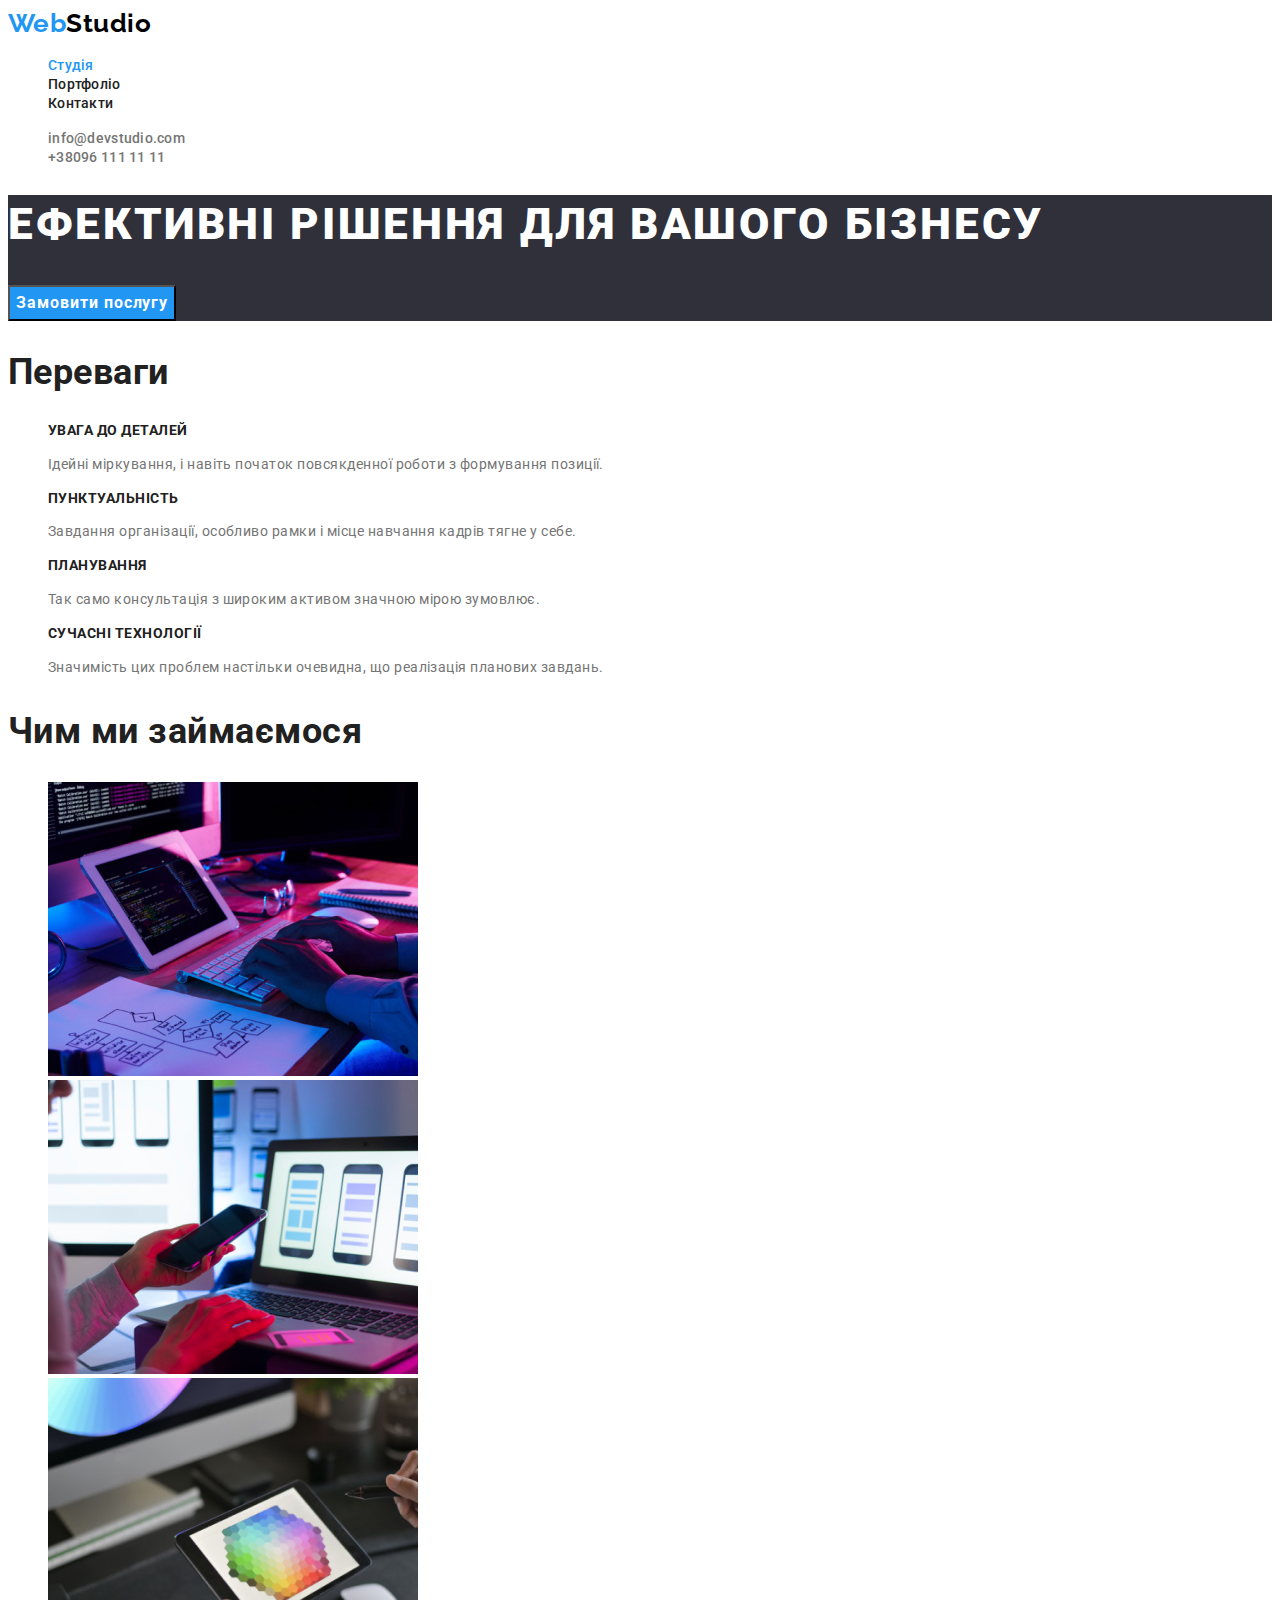
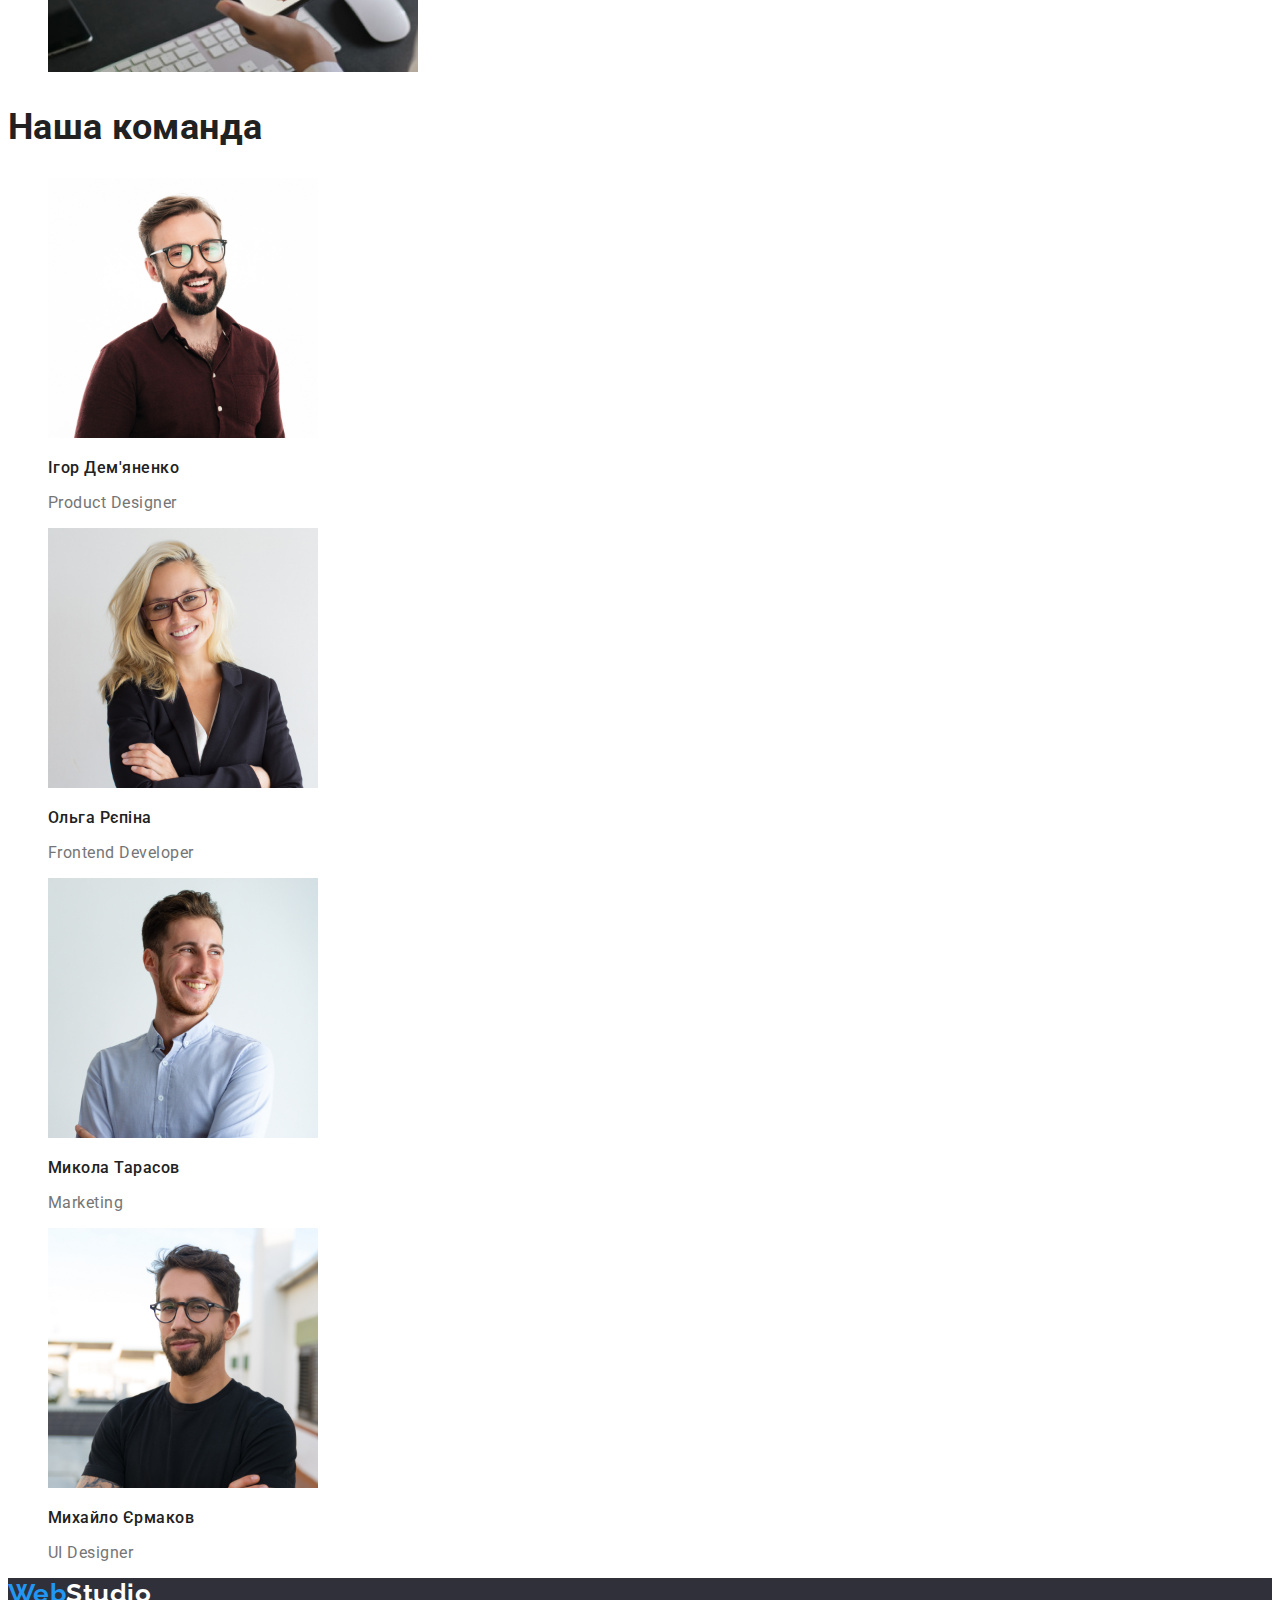
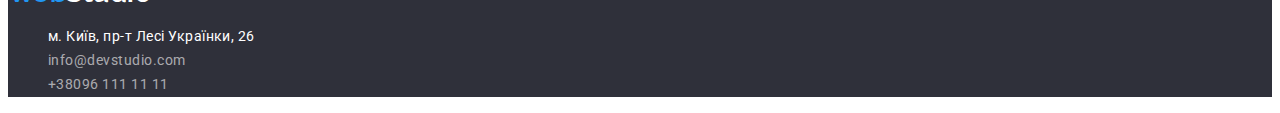
==== index.html @ 6e3f19e5 "Add modern-normalize" ====
<!DOCTYPE html>
<html lang="en">
<head>
    <meta charset="UTF-8">
    <meta http-equiv="X-UA-Compatible" content="IE=edge">
    <meta name="viewport" content="width=device-width, initial-scale=1.0">
    <title>Document</title>
    <link rel="stylesheet" href="node_modules/modern-normalize/modern-normalize.css">
    <link rel="preconnect" href="https://fonts.googleapis.com">
    <link rel="preconnect" href="https://fonts.gstatic.com" crossorigin>
    <link href="https://fonts.googleapis.com/css2?family=Raleway:wght@700&family=Roboto:wght@400;500;700;900&display=swap"
        rel="stylesheet">
    <link rel="stylesheet" href="./css/styles.css">
    
</head>
<body>
    <!-- Header -->
    <header class="page-header">
        <a href="./index.html" class="logo"><span class="logo-blue">Web</span>Studio</a>
        
        <nav>
            <ul class="site-nav">
                <li><a href="./index.html" class="link current">Студія</a></li>
                <li><a href="./portfolio.html" class="link">Портфоліо</a></li>
                <li><a href="Контакти" class="link">Контакти</a></li>
            </ul>
        </nav>

        <ul class="auth-nav">
            <li><a href="maito:info@devstudio.com" class="link">info@devstudio.com</a></li>
            <li><a href="tel:+380961111111" class="link">+38096 111 11 11</a></li>
        </ul>
    </header>

    <!-- Main section -->
    <main>

        <!--Hero-->
        <section class="hero">
            <h1 class="hero-title">Ефективні рішення для вашого бізнесу</h1>
            <button type="button" class="button primary-hero">Замовити послугу</button>
        </section>

        <!--Особливості-->
        <section class="section">
            <h2 class="section-title">Переваги</h2>

            <ul class="feature-list">
                <li>
                    <h3 class="title">УВАГА ДО ДЕТАЛЕЙ</h3>
                    <p class="text">Ідейні міркування, і навіть початок повсякденної роботи з формування позиції.</p>
                </li>

                <li>
                    <h3 class="title">ПУНКТУАЛЬНІСТЬ</h3>
                    <p class="text">Завдання організації, особливо рамки і місце навчання кадрів тягне у себе.</p>
                </li>

                <li>
                    <h3 class="title">ПЛАНУВАННЯ</h3>
                    <p class="text">Так само консультація з широким активом значною мірою зумовлює.</p>
                </li>

                <li>
                    <h3 class="title">СУЧАСНІ ТЕХНОЛОГІЇ</h3>
                    <p class="text">Значимість цих проблем настільки очевидна, що реалізація планових завдань.</p>
                </li>
            </ul>
        </section>

        <!--Чим ми займаємося-->
        <section class="section">
            <h2 class="section-title">Чим ми займаємося</h2>
            <ul class="work-list">
                <li><img src="images/img1.jpg" alt="Людина набирає текст на компьютері" width="370"></li>
                <li><img src="images/img2.jpg" alt="Людина переглядає макети мобільного додатка на компьютері" width="370"></li>
                <li><img src="images/img3.jpg" alt="Людина переглядає палітри кольорів на планшеті" width="370"></li>
            </ul>
        </section>

        <!--Наша команда-->
        <section class="section">
            <h2 class="section-title">Наша команда</h2>
            <ul class="team-list">
                <li>
                    <img src="images/img4.jpg" alt="Фото Ігор Дем'яненко" width="270">
                    <h3 class="title">Ігор Дем'яненко</h3>
                    <p class="text">Product Designer</p>
                </li>

                <li>
                    <img src="images/img5.jpg" alt="Фото Ольга Рєпіна" width="270">
                    <h3 class="title">Ольга Рєпіна</h3>
                    <p class="text">Frontend Developer</p>
                </li>

                <li>
                    <img src="images/img6.jpg" alt="Фото Микола Тарасов" width="270">
                    <h3 class="title">Микола Тарасов</h3>
                    <p class="text">Marketing</p>
                </li>

                <li>
                    <img src="images/img7.jpg" alt="Фото Михайло Єрмаков" width="270">
                    <h3 class="title">Михайло Єрмаков</h3>
                    <p class="text">UI Designer</p>
                </li>
            </ul>
        </section>

    </main>

    <!-- Footer -->
    <footer class="page-footer">
        <a href="./index.html" class="logo-white"><span class="logo-blue">Web</span>Studio</a>
            <address>
                <ul class="footer-link">
                    <li><a href="https://www.google.com/search?tbs=lf:1,lf_ui:1&tbm=lcl&sxsrf=ALiCzsYic9nBEuaywwjqmKYpoHVzt39aoQ:1659000467713&q=%D0%BC.+%D0%9A%D0%B8%D1%97%D0%B2,+%D0%BF%D1%80-%D1%82+%D0%9B%D0%B5%D1%81%D1%96+%D0%A3%D0%BA%D1%80%D0%B0%D1%97%D0%BD%D0%BA%D0%B8,+26&rflfq=1&num=10&ved=2ahUKEwivqL2sopv5AhWI_CoKHQGGCf0QtgN6BAgEEAQ" class="address"
                         target="_blank" rel="noreferrer noopener">м. Київ, пр-т Лесі Українки, 26</a></li>
                    <li><a href="maito:info@devstudio.com" class="link">info@devstudio.com</a></li>
                    <li><a href="tel:+380961111111" class="link">+38096 111 11 11</a></li>
                </ul>
            </address>
    </footer>

</body>
</html>
---- css/styles.css ----
/* основний колір тексту #212121 */
/* вторичний колір тексту #757575 */
/* акцент #2196F3 */
/* білий колір #FFFFFF */
/* білий колір футер rgba(255, 255, 255, 0.6) */


:root {
    --primary-text-color: #212121;
    --title-text-color: #757575;
    --accent-color: #2196F3;
    --primary-white-color: #ffffff
}

body {
    background-color: #FFFFFF;
    color: var(--primary-text-color);
    font-family: Roboto, sans-serif;
    letter-spacing: 0.03em;
}

ul {
    list-style: none;
}

/* Page header */

.logo {
    color: #000000;
    font-family: Raleway, sans-serif;
    font-weight: 700;
    font-size: 26px;
    line-height: 1.19;
    text-decoration: none;
}

.logo-blue {
    color: var(--accent-color);
    font-family: Raleway, sans-serif;
    font-weight: 700;
    font-size: 26px;
    line-height: 1.19;
    text-decoration: none;
}

.logo-white {
    color: var(--primary-white-color);
    font-family: Raleway, sans-serif;
    font-weight: 700;
    font-size: 26px;
    line-height: 1.19;
    text-decoration: none;
}

.logo:focus {
    color: var(--accent-color);
}

.site-nav .link {
    color: var(--primary-text-color);  
    font-weight: 500;
    font-size: 14px;
    line-height: 1.2;
    letter-spacing: 0.02em;
    text-decoration: none;
}

.site-nav .link.current {
    color: var(--accent-color);
}

.site-nav .link:hover,
.site-nav .link:focus {
    color: var(--accent-color);
}

.auth-nav .link {
    color: var(--title-text-color);
    text-decoration: none;
    font-weight: 500;
    font-size: 14px;
    line-height: 1.14;
    letter-spacing: 0.02em;
}

.auth-nav .link:hover,
.auth-nav .link:focus {
    color: var(--accent-color);
}

/* Main sections */

.section-title {
    color: var(--primary-text-color);
    font-weight: 700;
    font-size: 36px;
    line-height: 1.17;
   }

/* Hero */

.hero {
    background-color: #2F303A;
}

.hero-title {
    color: var(--primary-white-color);
    font-weight: 900;
    font-size: 44px;
    line-height: 1.36;
    letter-spacing: 0.06em;
    text-transform: uppercase;
}

/* Features */

.feature-list .title {
    color: var(--primary-text-color);
    font-weight: 700;
    font-size: 14px;
    line-height: 1.14;

}

.feature-list .text {
    color: var(--title-text-color);
    font-size: 14px;
    line-height: 1.71;
}

/* Our Team */

.team-list .title {
    color: var(--primary-text-color);
    font-weight: 500;
    font-size: 16px;
    line-height: 1.19;
}

.team-list .text {
    color: var(--title-text-color);
    font-size: 16px;
    line-height: 1.19;
}

/* Footer */

.page-footer {
    background-color: #2F303A;
}

.address {
    color: var(--primary-white-color);
    font-size: 14px;
    line-height: 1.71;
    text-decoration: none;
    font-style: normal;
}

.address:hover,
.address:focus {
    color: var(--accent-color);
}

.footer-link .link {
    color: rgba(255, 255, 255, 0.6);
    font-size: 14px;
    line-height: 1.71;
    text-decoration: none;
    font-style: normal;
}

.footer-link .link:hover,
.footer-link .link:focus {
    color: var(--accent-color);
}


/* Portfolio Page */

/* Filter buttons */

.button {
    color: var(--primary-text-color);
    background-color: var(--primary-white-color);
    font-family: inherit;
    cursor: pointer;
}

.button.primary-filter {
    color: var(--primary-white-color);
    background-color: var(--accent-color);
    font-weight: 500;
    font-size: 16px;
    line-height: 1.62;
}

.button.primary-hero {
    color: var(--primary-white-color);
    background-color: var(--accent-color);
    font-weight: 700;
    font-size: 16px;
    line-height: 1.88;
    letter-spacing: 0.06em;
}

.button.secondary {
    color: var(--primary-text-color);
    background-color: var(--primary-white-color);
    font-weight: 500;
    font-size: 16px;
    line-height: 1.62;
}

.button:hover,
.button:focus {
    color: var(--primary-white-color);
    background-color: var(--accent-color);
}


/* Work Examples */

.work-examples .text {
    color: var(--title-text-color);
    font-size: 16px;
    line-height: 1.87;
}

.work-examples .work-title {
    color: var(--primary-text-color);
    font-weight: 700;
    font-size: 18px;
    line-height: 2;
    letter-spacing: 0.06em;
}
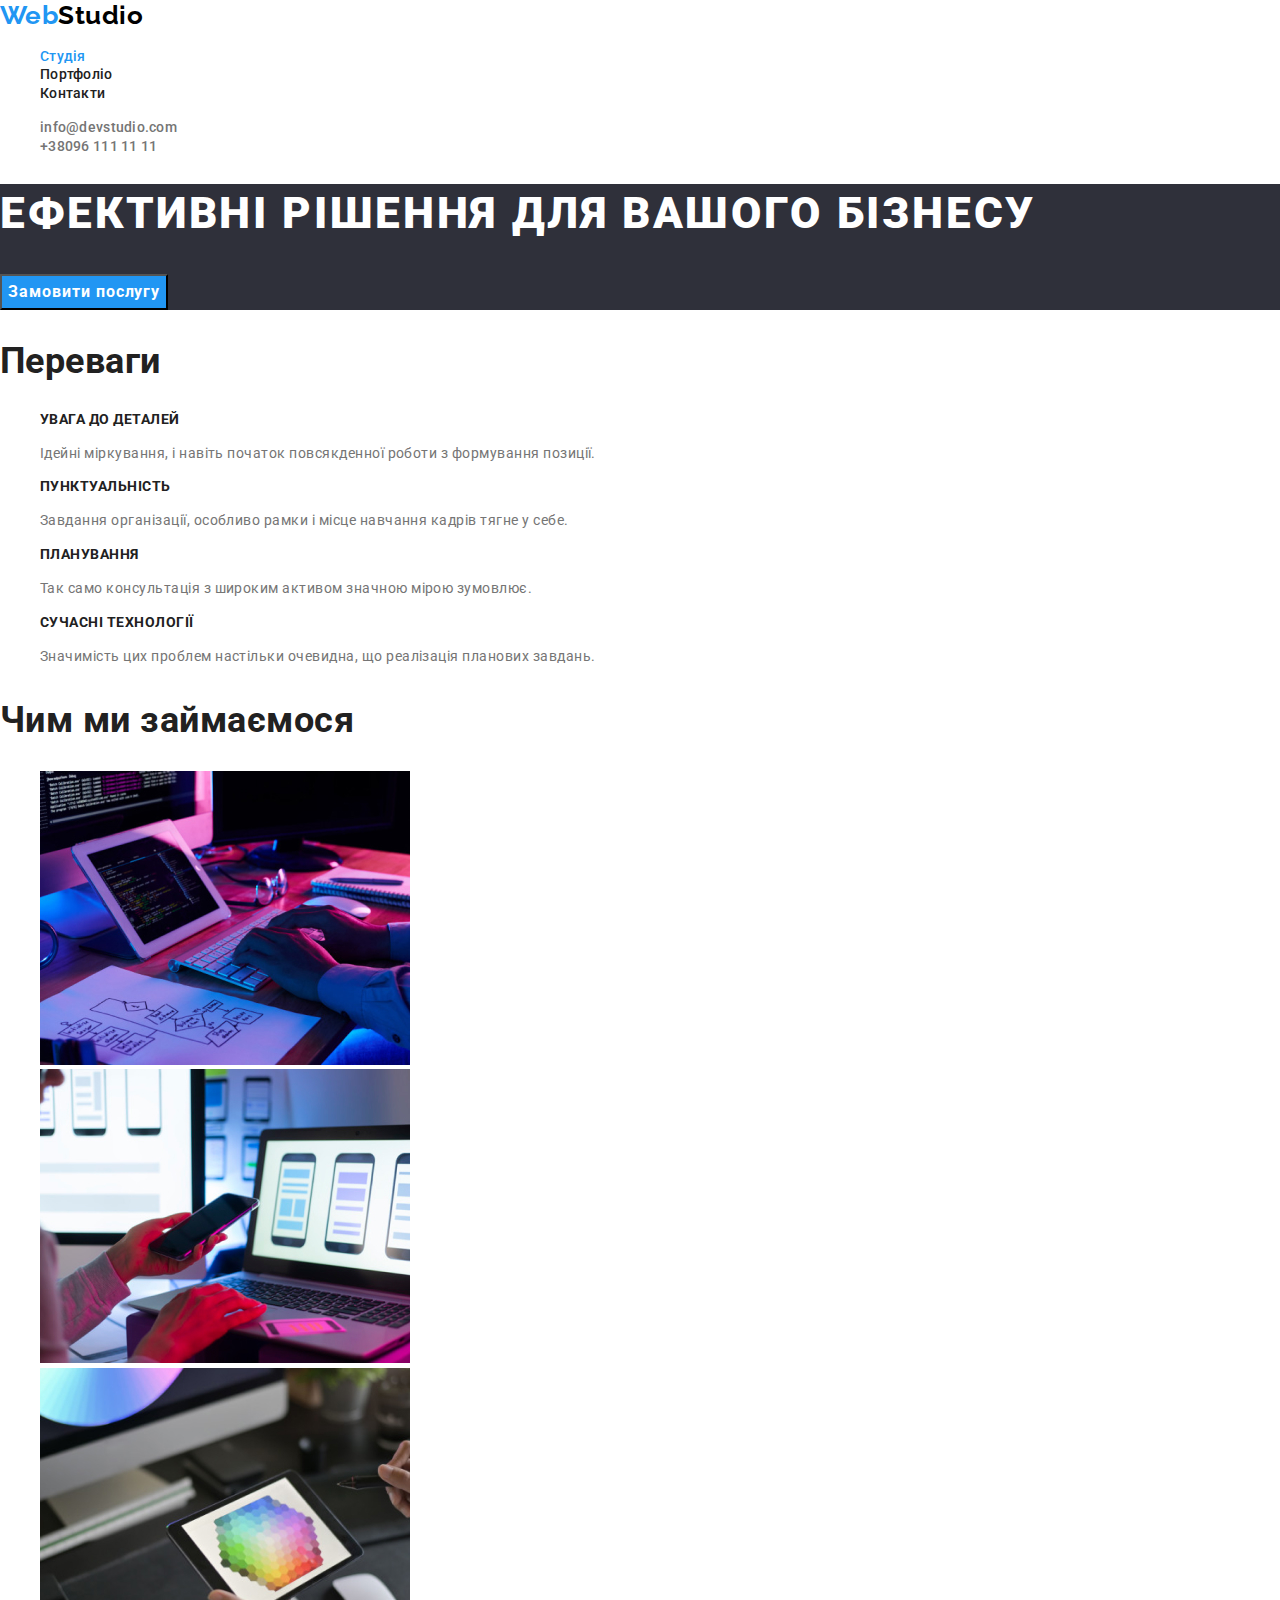
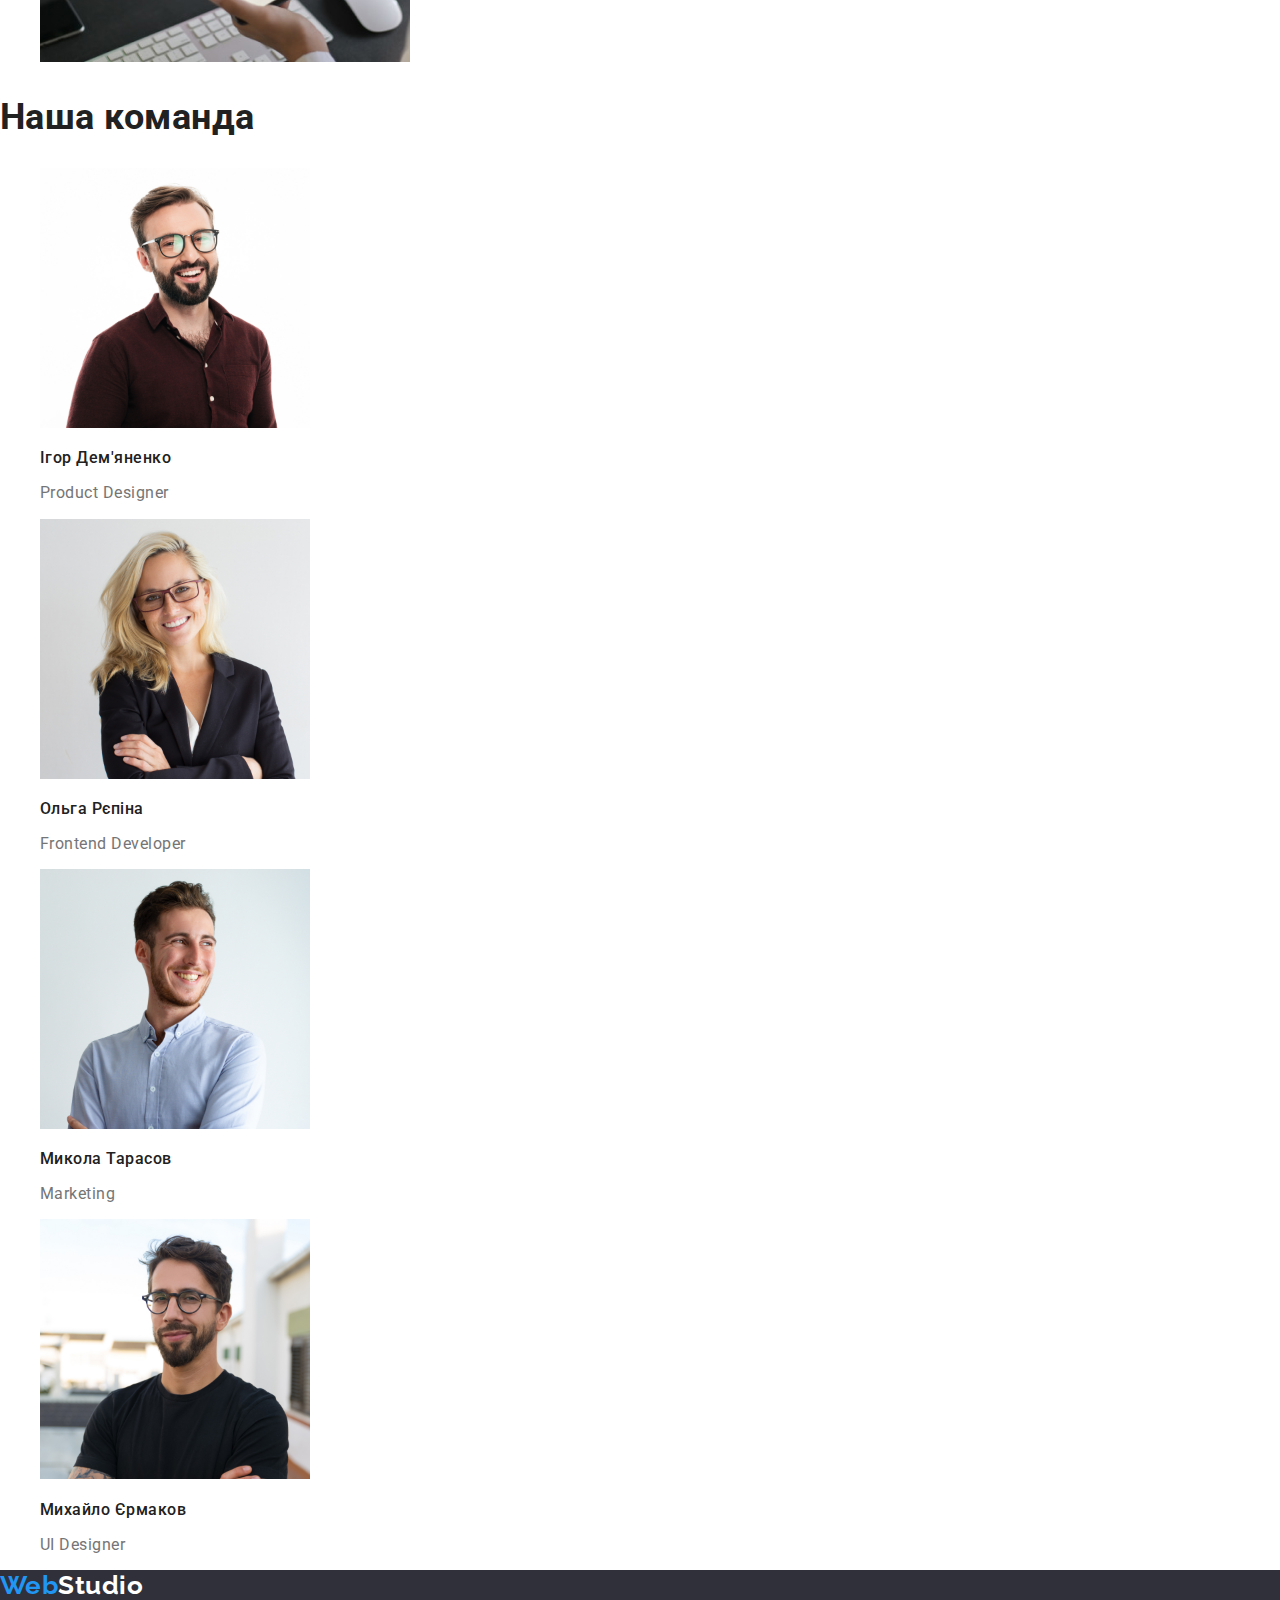
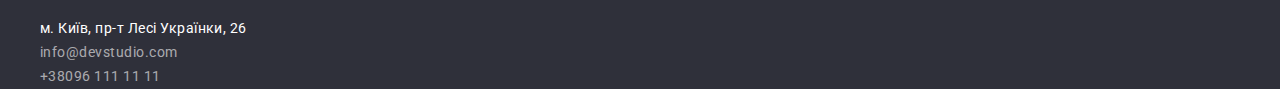
==== commit bc62d94e: "Add correct modern-normalize link" ====
--- a/index.html
+++ b/index.html
@@ -5,11 +5,11 @@
     <meta http-equiv="X-UA-Compatible" content="IE=edge">
     <meta name="viewport" content="width=device-width, initial-scale=1.0">
     <title>Document</title>
-    <link rel="stylesheet" href="node_modules/modern-normalize/modern-normalize.css">
     <link rel="preconnect" href="https://fonts.googleapis.com">
     <link rel="preconnect" href="https://fonts.gstatic.com" crossorigin>
     <link href="https://fonts.googleapis.com/css2?family=Raleway:wght@700&family=Roboto:wght@400;500;700;900&display=swap"
-        rel="stylesheet">
+    rel="stylesheet">
+    <link rel="stylesheet" href="https://cdnjs.cloudflare.com/ajax/libs/modern-normalize/1.1.0/modern-normalize.min.css">    
     <link rel="stylesheet" href="./css/styles.css">
     
 </head>
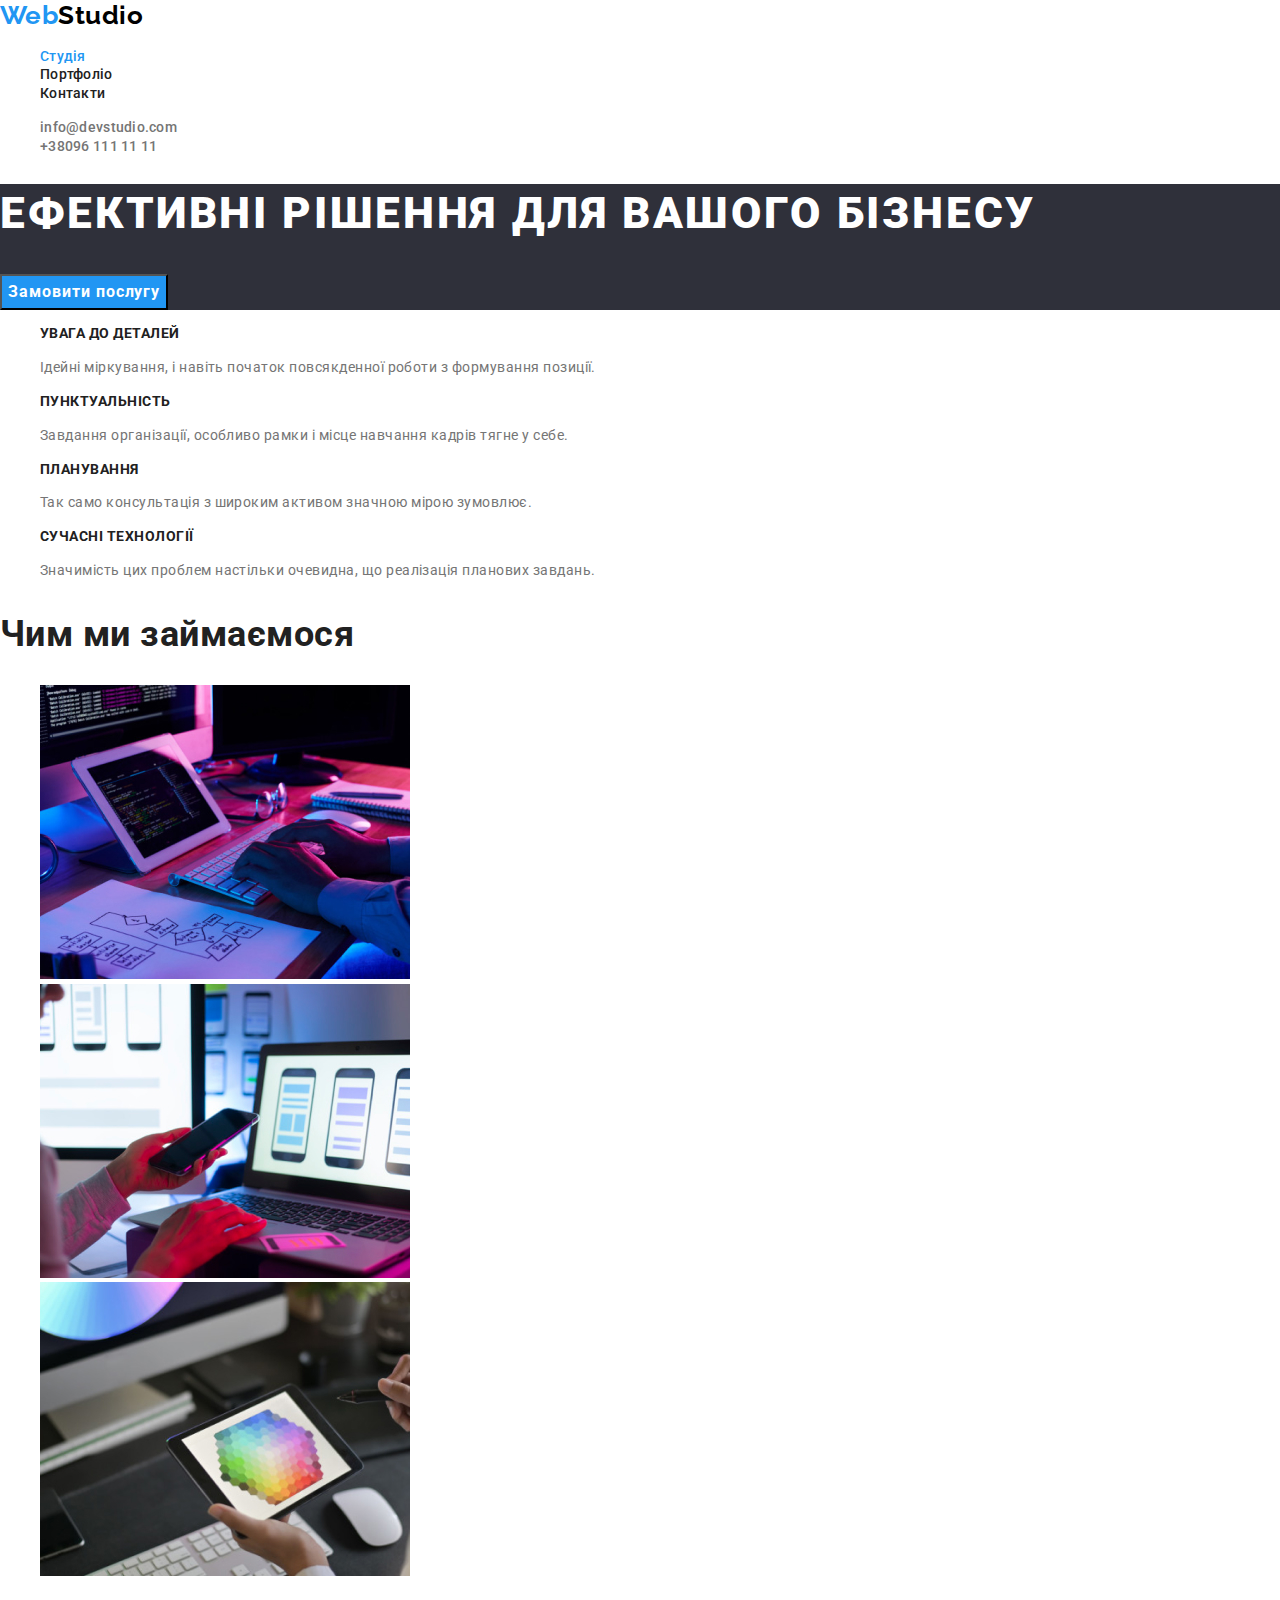
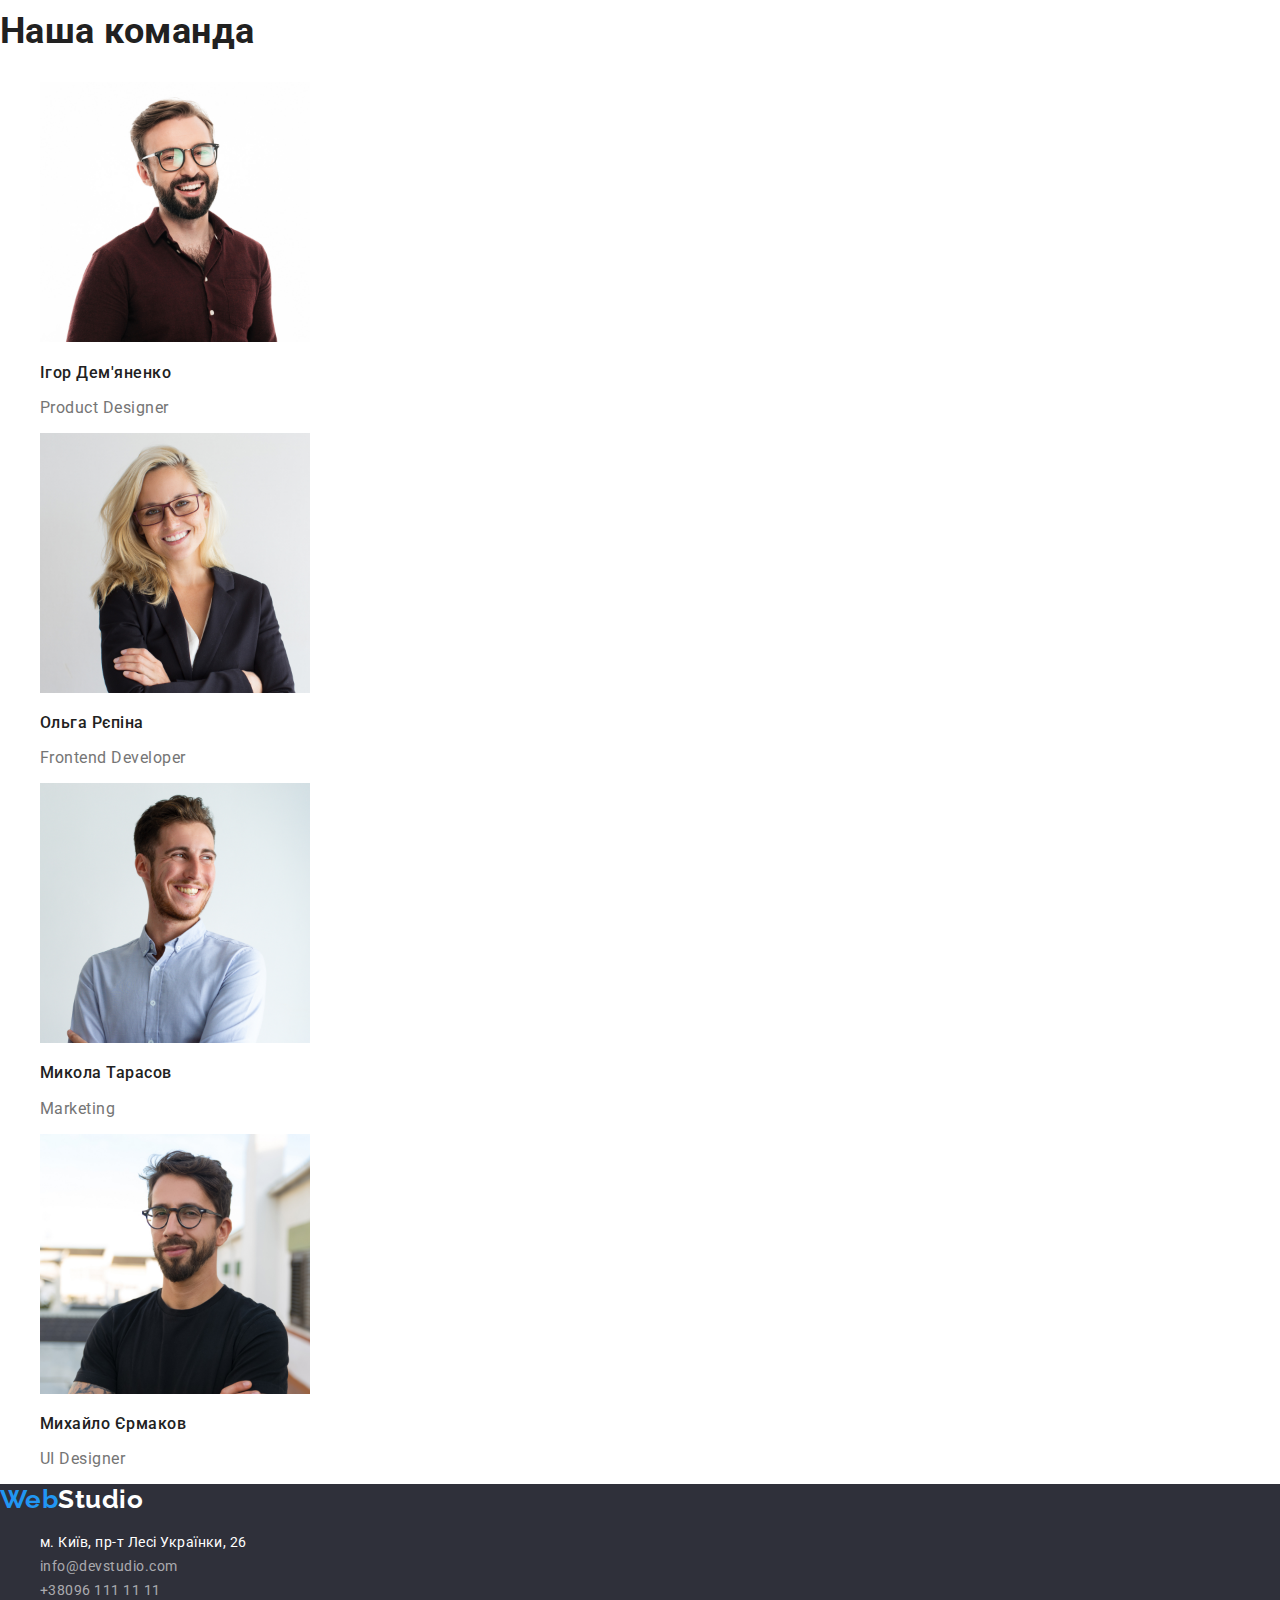
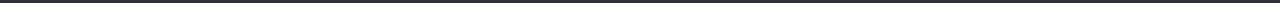
==== commit ce4a1e1a: "Add paddings, margins, etc. to file index.html" ====
--- a/index.html
+++ b/index.html
@@ -11,25 +11,28 @@
     rel="stylesheet">
     <link rel="stylesheet" href="https://cdnjs.cloudflare.com/ajax/libs/modern-normalize/1.1.0/modern-normalize.min.css">    
     <link rel="stylesheet" href="./css/styles.css">
-    
 </head>
 <body>
     <!-- Header -->
     <header class="page-header">
-        <a href="./index.html" class="logo"><span class="logo-blue">Web</span>Studio</a>
+
+        <div class="container">
+            <a href="./index.html" class="logo"><span class="logo-blue">Web</span>Studio</a>
+            
+            <nav>
+                <ul class="site-nav list">
+                    <li><a href="./index.html" class="link current">Студія</a></li>
+                    <li><a href="./portfolio.html" class="link">Портфоліо</a></li>
+                    <li><a href="Контакти" class="link">Контакти</a></li>
+                </ul>
+            </nav>
+            
+            <ul class="auth-nav list">
+                <li><a href="maito:info@devstudio.com" class="link">info@devstudio.com</a></li>
+                <li><a href="tel:+380961111111" class="link">+38096 111 11 11</a></li>
+            </ul>
+        </div>
         
-        <nav>
-            <ul class="site-nav">
-                <li><a href="./index.html" class="link current">Студія</a></li>
-                <li><a href="./portfolio.html" class="link">Портфоліо</a></li>
-                <li><a href="Контакти" class="link">Контакти</a></li>
-            </ul>
-        </nav>
-
-        <ul class="auth-nav">
-            <li><a href="maito:info@devstudio.com" class="link">info@devstudio.com</a></li>
-            <li><a href="tel:+380961111111" class="link">+38096 111 11 11</a></li>
-        </ul>
     </header>
 
     <!-- Main section -->
@@ -37,75 +40,83 @@
 
         <!--Hero-->
         <section class="hero">
-            <h1 class="hero-title">Ефективні рішення для вашого бізнесу</h1>
-            <button type="button" class="button primary-hero">Замовити послугу</button>
+            <div class="container">
+                <h1 class="hero-title">Ефективні рішення для вашого бізнесу</h1>
+                <button type="button" class="button primary-hero">Замовити послугу</button>
+            </div>
         </section>
 
         <!--Особливості-->
-        <section class="section">
-            <h2 class="section-title">Переваги</h2>
-
-            <ul class="feature-list">
-                <li>
-                    <h3 class="title">УВАГА ДО ДЕТАЛЕЙ</h3>
-                    <p class="text">Ідейні міркування, і навіть початок повсякденної роботи з формування позиції.</p>
-                </li>
-
-                <li>
-                    <h3 class="title">ПУНКТУАЛЬНІСТЬ</h3>
-                    <p class="text">Завдання організації, особливо рамки і місце навчання кадрів тягне у себе.</p>
-                </li>
-
-                <li>
-                    <h3 class="title">ПЛАНУВАННЯ</h3>
-                    <p class="text">Так само консультація з широким активом значною мірою зумовлює.</p>
-                </li>
-
-                <li>
-                    <h3 class="title">СУЧАСНІ ТЕХНОЛОГІЇ</h3>
-                    <p class="text">Значимість цих проблем настільки очевидна, що реалізація планових завдань.</p>
-                </li>
-            </ul>
+        <section class="section features">
+            <div class="container">
+                <!-- <h2 class="section-title">Переваги</h2> -->
+                
+                <ul class="feature-list">
+                    <li>
+                        <h3 class="title">УВАГА ДО ДЕТАЛЕЙ</h3>
+                        <p class="text">Ідейні міркування, і навіть початок повсякденної роботи з формування позиції.</p>
+                    </li>
+                
+                    <li>
+                        <h3 class="title">ПУНКТУАЛЬНІСТЬ</h3>
+                        <p class="text">Завдання організації, особливо рамки і місце навчання кадрів тягне у себе.</p>
+                    </li>
+                
+                    <li>
+                        <h3 class="title">ПЛАНУВАННЯ</h3>
+                        <p class="text">Так само консультація з широким активом значною мірою зумовлює.</p>
+                    </li>
+                
+                    <li>
+                        <h3 class="title">СУЧАСНІ ТЕХНОЛОГІЇ</h3>
+                        <p class="text">Значимість цих проблем настільки очевидна, що реалізація планових завдань.</p>
+                    </li>
+                </ul>
+            </div>
         </section>
 
         <!--Чим ми займаємося-->
         <section class="section">
-            <h2 class="section-title">Чим ми займаємося</h2>
-            <ul class="work-list">
-                <li><img src="images/img1.jpg" alt="Людина набирає текст на компьютері" width="370"></li>
-                <li><img src="images/img2.jpg" alt="Людина переглядає макети мобільного додатка на компьютері" width="370"></li>
-                <li><img src="images/img3.jpg" alt="Людина переглядає палітри кольорів на планшеті" width="370"></li>
-            </ul>
+            <div class="container">
+                <h2 class="section-title">Чим ми займаємося</h2>
+                <ul class="work-list">
+                    <li><img src="images/img1.jpg" alt="Людина набирає текст на компьютері" width="370" height="294"></li>
+                    <li><img src="images/img2.jpg" alt="Людина переглядає макети мобільного додатка на компьютері" width="370" height="294"></li>
+                    <li><img src="images/img3.jpg" alt="Людина переглядає палітри кольорів на планшеті" width="370" height="294"></li>
+                </ul>
+            </div>
         </section>
 
         <!--Наша команда-->
         <section class="section">
-            <h2 class="section-title">Наша команда</h2>
-            <ul class="team-list">
-                <li>
-                    <img src="images/img4.jpg" alt="Фото Ігор Дем'яненко" width="270">
-                    <h3 class="title">Ігор Дем'яненко</h3>
-                    <p class="text">Product Designer</p>
-                </li>
-
-                <li>
-                    <img src="images/img5.jpg" alt="Фото Ольга Рєпіна" width="270">
-                    <h3 class="title">Ольга Рєпіна</h3>
-                    <p class="text">Frontend Developer</p>
-                </li>
-
-                <li>
-                    <img src="images/img6.jpg" alt="Фото Микола Тарасов" width="270">
-                    <h3 class="title">Микола Тарасов</h3>
-                    <p class="text">Marketing</p>
-                </li>
-
-                <li>
-                    <img src="images/img7.jpg" alt="Фото Михайло Єрмаков" width="270">
-                    <h3 class="title">Михайло Єрмаков</h3>
-                    <p class="text">UI Designer</p>
-                </li>
-            </ul>
+            <div class="container">
+                <h2 class="section-title">Наша команда</h2>
+                <ul class="team-list">
+                    <li>
+                        <img src="images/img4.jpg" alt="Фото Ігор Дем'яненко" width="270" height="260">
+                        <h3 class="title">Ігор Дем'яненко</h3>
+                        <p class="text">Product Designer</p>
+                    </li>
+                
+                    <li>
+                        <img src="images/img5.jpg" alt="Фото Ольга Рєпіна" width="270" height="260">
+                        <h3 class="title">Ольга Рєпіна</h3>
+                        <p class="text">Frontend Developer</p>
+                    </li>
+                
+                    <li>
+                        <img src="images/img6.jpg" alt="Фото Микола Тарасов" width="270" height="260">
+                        <h3 class="title">Микола Тарасов</h3>
+                        <p class="text">Marketing</p>
+                    </li>
+                
+                    <li>
+                        <img src="images/img7.jpg" alt="Фото Михайло Єрмаков" width="270" height="260">
+                        <h3 class="title">Михайло Єрмаков</h3>
+                        <p class="text">UI Designer</p>
+                    </li>
+                </ul>
+            </div>
         </section>
 
     </main>
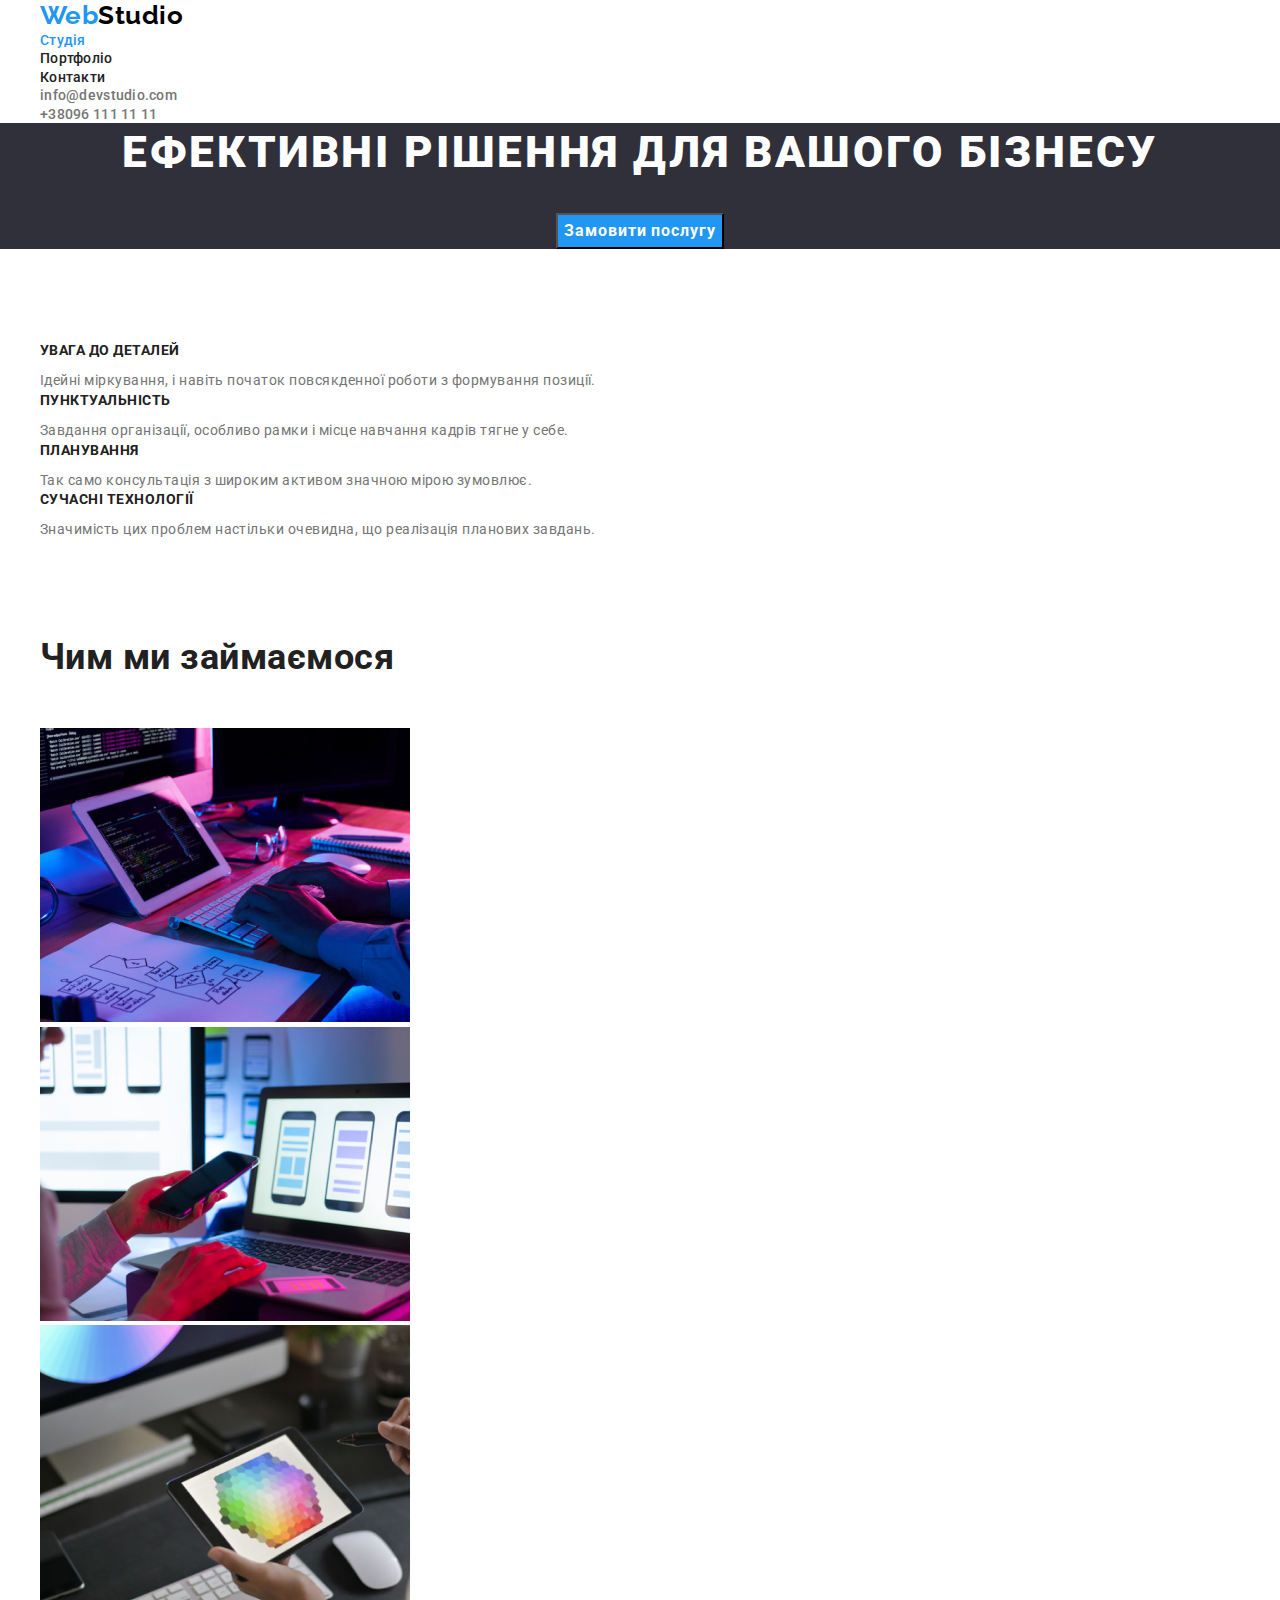
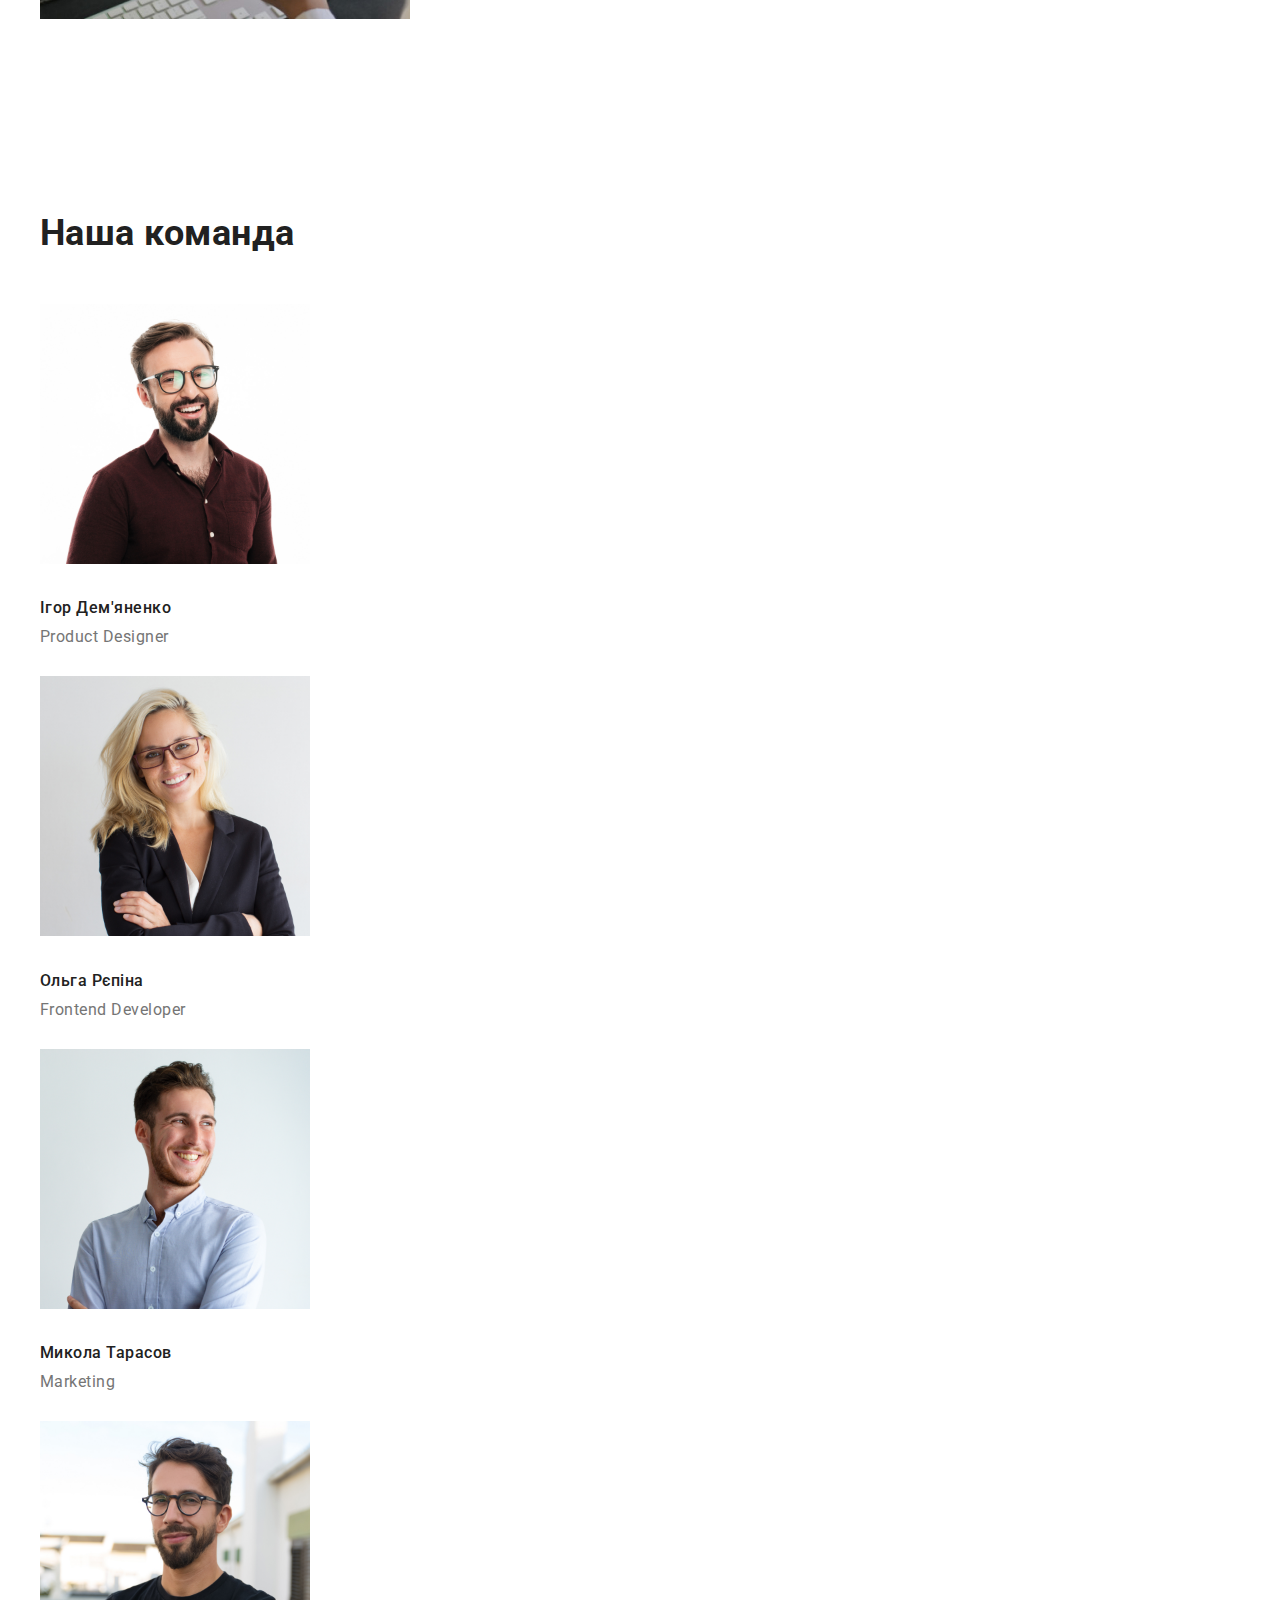
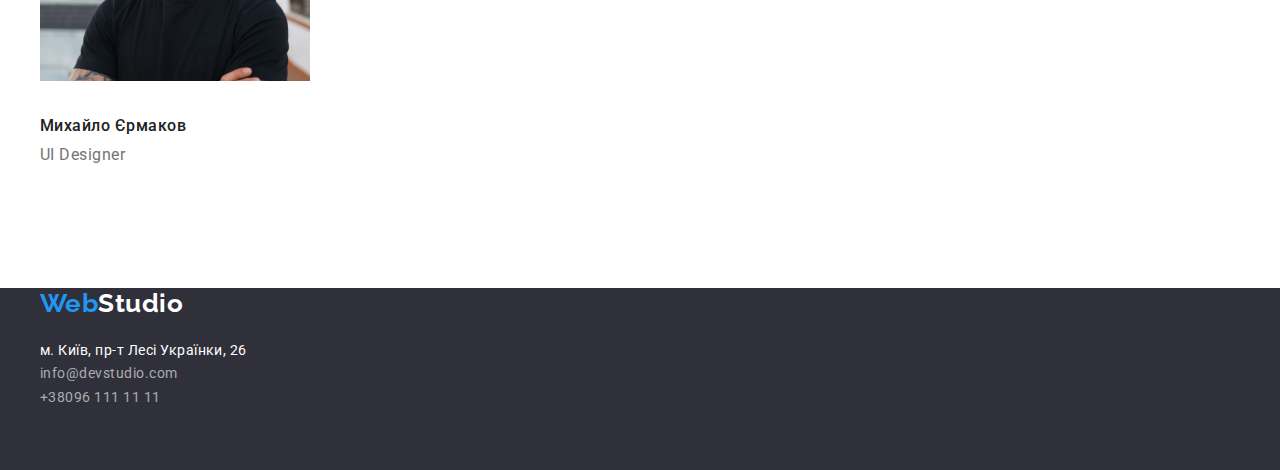
==== commit 980e8d7e: "Add minor changes" ====
--- a/index.html
+++ b/index.html
@@ -123,15 +123,17 @@
 
     <!-- Footer -->
     <footer class="page-footer">
-        <a href="./index.html" class="logo-white"><span class="logo-blue">Web</span>Studio</a>
+        <div class="container">
+            <a href="./index.html" class="logo-white"><span class="logo-blue">Web</span>Studio</a>
             <address>
                 <ul class="footer-link">
-                    <li><a href="https://www.google.com/search?tbs=lf:1,lf_ui:1&tbm=lcl&sxsrf=ALiCzsYic9nBEuaywwjqmKYpoHVzt39aoQ:1659000467713&q=%D0%BC.+%D0%9A%D0%B8%D1%97%D0%B2,+%D0%BF%D1%80-%D1%82+%D0%9B%D0%B5%D1%81%D1%96+%D0%A3%D0%BA%D1%80%D0%B0%D1%97%D0%BD%D0%BA%D0%B8,+26&rflfq=1&num=10&ved=2ahUKEwivqL2sopv5AhWI_CoKHQGGCf0QtgN6BAgEEAQ" class="address"
-                         target="_blank" rel="noreferrer noopener">м. Київ, пр-т Лесі Українки, 26</a></li>
+                    <li><a href="https://www.google.com/search?tbs=lf:1,lf_ui:1&tbm=lcl&sxsrf=ALiCzsYic9nBEuaywwjqmKYpoHVzt39aoQ:1659000467713&q=%D0%BC.+%D0%9A%D0%B8%D1%97%D0%B2,+%D0%BF%D1%80-%D1%82+%D0%9B%D0%B5%D1%81%D1%96+%D0%A3%D0%BA%D1%80%D0%B0%D1%97%D0%BD%D0%BA%D0%B8,+26&rflfq=1&num=10&ved=2ahUKEwivqL2sopv5AhWI_CoKHQGGCf0QtgN6BAgEEAQ"
+                            class="address" target="_blank" rel="noreferrer noopener">м. Київ, пр-т Лесі Українки, 26</a></li>
                     <li><a href="maito:info@devstudio.com" class="link">info@devstudio.com</a></li>
                     <li><a href="tel:+380961111111" class="link">+38096 111 11 11</a></li>
                 </ul>
             </address>
+        </div>
     </footer>
 
 </body>
--- a/css/styles.css
+++ b/css/styles.css
@@ -20,8 +20,17 @@
 }
 
 ul {
+    padding: 0;
+    margin: 0;
     list-style: none;
 }
+
+.container {
+    margin-left: auto;
+    margin-right: auto;
+    width: 1200px;
+}
+
 
 /* Page header */
 
@@ -88,9 +97,21 @@
     color: var(--accent-color);
 }
 
+
 /* Main sections */
 
+.section {
+    padding-top: 94px;
+    padding-bottom: 94px;
+}
+
+.section.features {
+    padding-bottom: 0;
+}
+
 .section-title {
+    margin-top: 0;
+    margin-bottom: 50px;
     color: var(--primary-text-color);
     font-weight: 700;
     font-size: 36px;
@@ -101,9 +122,12 @@
 
 .hero {
     background-color: #2F303A;
+    text-align: center;
 }
 
 .hero-title {
+    margin-top: 0;
+    margin-bottom: 30px;
     color: var(--primary-white-color);
     font-weight: 900;
     font-size: 44px;
@@ -115,6 +139,8 @@
 /* Features */
 
 .feature-list .title {
+    margin-top: 0;
+    margin-bottom: 10px;
     color: var(--primary-text-color);
     font-weight: 700;
     font-size: 14px;
@@ -123,6 +149,8 @@
 }
 
 .feature-list .text {
+    margin-top: 0;
+    margin-bottom: 0;
     color: var(--title-text-color);
     font-size: 14px;
     line-height: 1.71;
@@ -131,6 +159,8 @@
 /* Our Team */
 
 .team-list .title {
+    margin-top: 30px;
+    margin-bottom: 10px;
     color: var(--primary-text-color);
     font-weight: 500;
     font-size: 16px;
@@ -138,6 +168,8 @@
 }
 
 .team-list .text {
+    margin-top: 0;
+    margin-bottom: 30px;
     color: var(--title-text-color);
     font-size: 16px;
     line-height: 1.19;
@@ -173,6 +205,11 @@
 .footer-link .link:hover,
 .footer-link .link:focus {
     color: var(--accent-color);
+}
+
+.footer-link {
+    padding-top: 20px;
+    padding-bottom: 60px;
 }
 
 
@@ -222,15 +259,23 @@
 /* Work Examples */
 
 .work-examples .text {
+    margin-top: 0;
+    margin-bottom: 20px;
     color: var(--title-text-color);
     font-size: 16px;
     line-height: 1.87;
 }
 
 .work-examples .work-title {
+    margin-top: 20px;
+    margin-bottom: 4px;
     color: var(--primary-text-color);
     font-weight: 700;
     font-size: 18px;
     line-height: 2;
     letter-spacing: 0.06em;
+}
+
+.card {
+    margin-bottom: 30px;
 }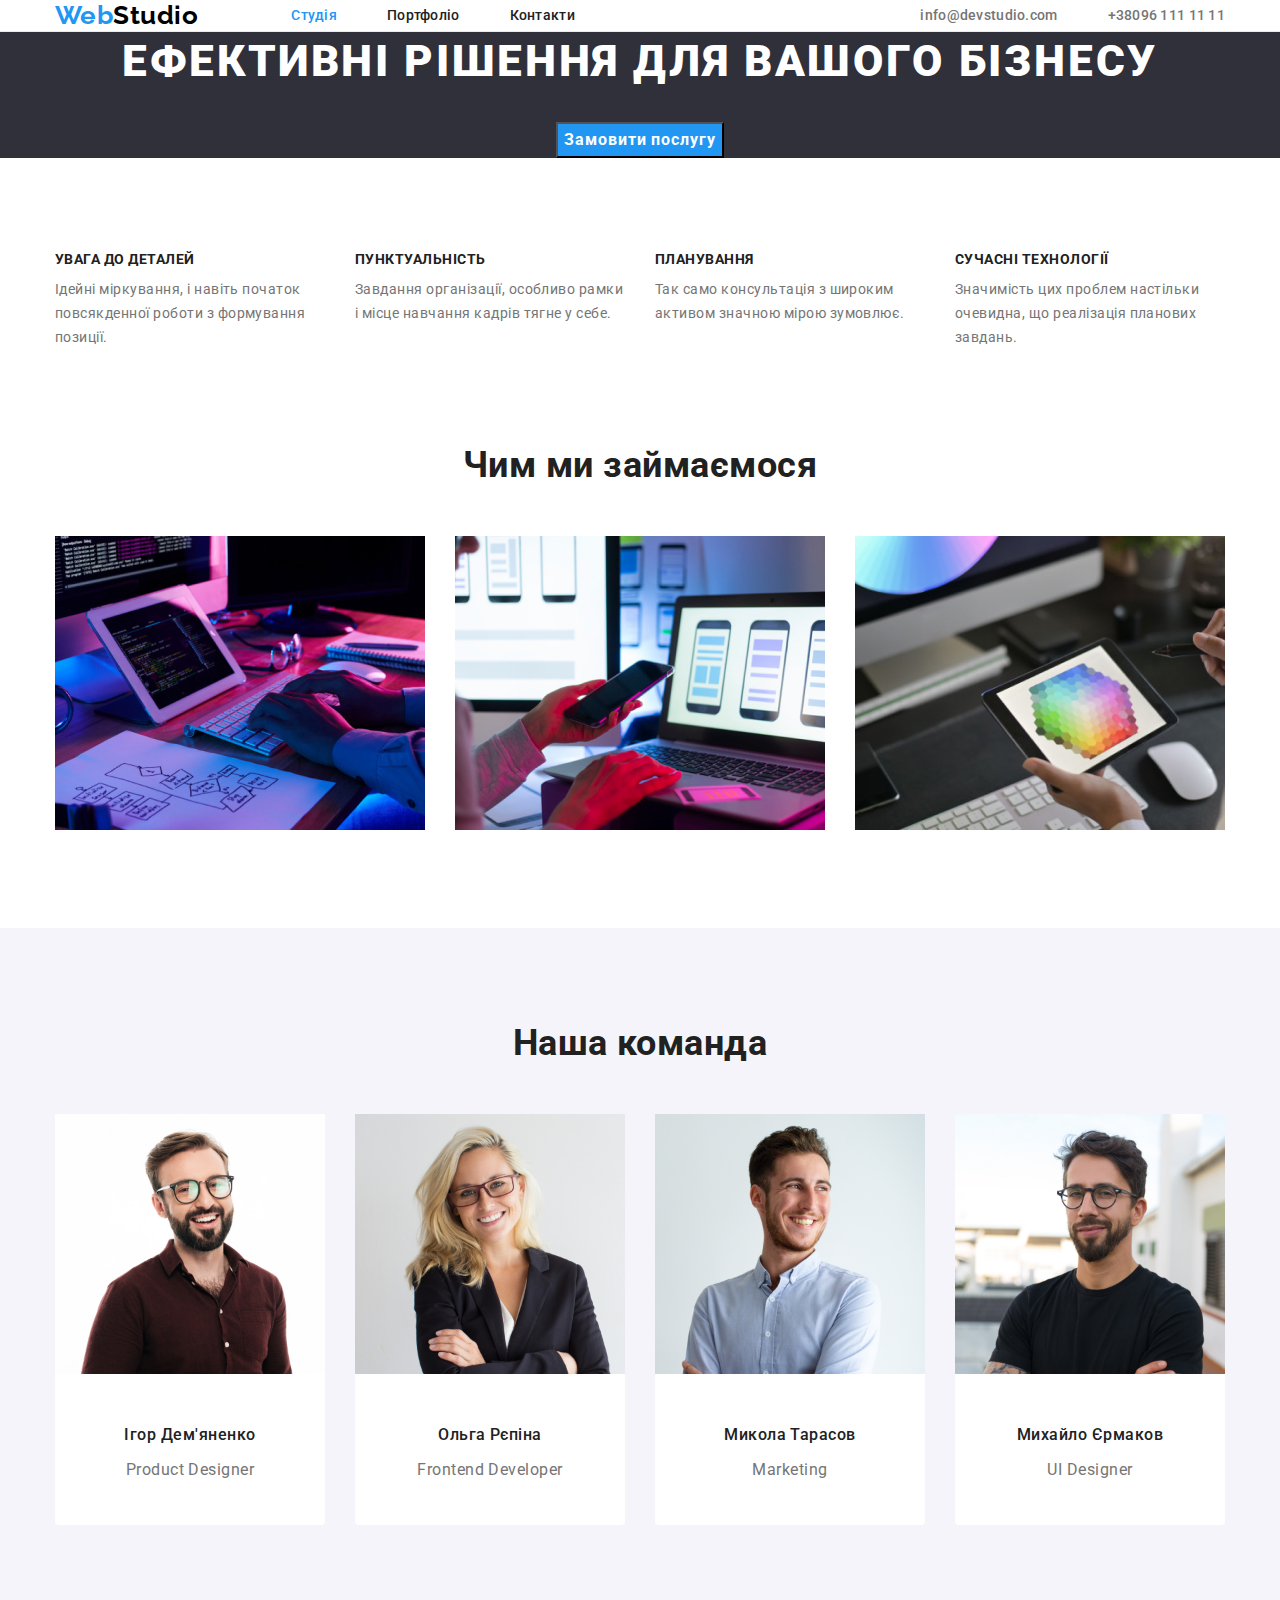
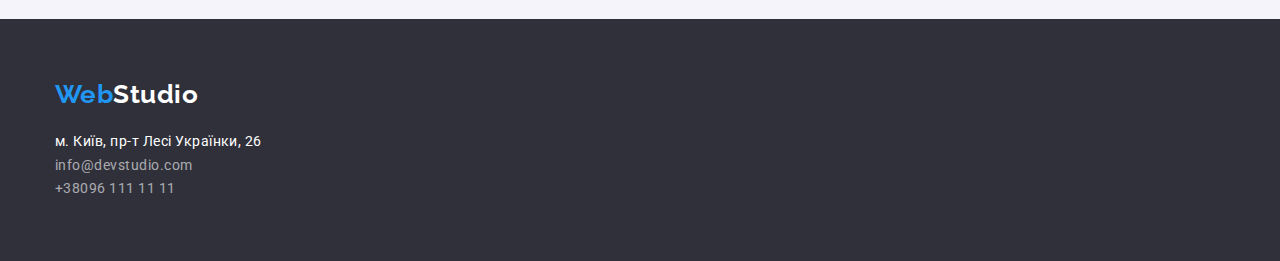
==== commit b74288b7: "Add flex, classes, etc. to files "portfolio" & "index"" ====
--- a/index.html
+++ b/index.html
@@ -16,20 +16,20 @@
     <!-- Header -->
     <header class="page-header">
 
-        <div class="container">
+        <div class="container main-nav">
             <a href="./index.html" class="logo"><span class="logo-blue">Web</span>Studio</a>
             
             <nav>
                 <ul class="site-nav list">
-                    <li><a href="./index.html" class="link current">Студія</a></li>
-                    <li><a href="./portfolio.html" class="link">Портфоліо</a></li>
-                    <li><a href="Контакти" class="link">Контакти</a></li>
+                    <li class="item"><a href="./index.html" class="link current">Студія</a></li>
+                    <li class="item"><a href="./portfolio.html" class="link">Портфоліо</a></li>
+                    <li class="item"><a href="Контакти" class="link">Контакти</a></li>
                 </ul>
             </nav>
             
-            <ul class="auth-nav list">
-                <li><a href="maito:info@devstudio.com" class="link">info@devstudio.com</a></li>
-                <li><a href="tel:+380961111111" class="link">+38096 111 11 11</a></li>
+            <ul class="auth-nav">
+                <li class="item"><a href="maito:info@devstudio.com" class="link">info@devstudio.com</a></li>
+                <li class="item"><a href="tel:+380961111111" class="link">+38096 111 11 11</a></li>
             </ul>
         </div>
         
@@ -47,27 +47,27 @@
         </section>
 
         <!--Особливості-->
-        <section class="section features">
+        <section class="section">
             <div class="container">
                 <!-- <h2 class="section-title">Переваги</h2> -->
                 
                 <ul class="feature-list">
-                    <li>
+                    <li class="item">
                         <h3 class="title">УВАГА ДО ДЕТАЛЕЙ</h3>
                         <p class="text">Ідейні міркування, і навіть початок повсякденної роботи з формування позиції.</p>
                     </li>
                 
-                    <li>
+                    <li class="item">
                         <h3 class="title">ПУНКТУАЛЬНІСТЬ</h3>
                         <p class="text">Завдання організації, особливо рамки і місце навчання кадрів тягне у себе.</p>
                     </li>
                 
-                    <li>
+                    <li class="item">
                         <h3 class="title">ПЛАНУВАННЯ</h3>
                         <p class="text">Так само консультація з широким активом значною мірою зумовлює.</p>
                     </li>
                 
-                    <li>
+                    <li class="item">
                         <h3 class="title">СУЧАСНІ ТЕХНОЛОГІЇ</h3>
                         <p class="text">Значимість цих проблем настільки очевидна, що реалізація планових завдань.</p>
                     </li>
@@ -76,45 +76,55 @@
         </section>
 
         <!--Чим ми займаємося-->
-        <section class="section">
+        <section class="section work">
             <div class="container">
                 <h2 class="section-title">Чим ми займаємося</h2>
                 <ul class="work-list">
-                    <li><img src="images/img1.jpg" alt="Людина набирає текст на компьютері" width="370" height="294"></li>
-                    <li><img src="images/img2.jpg" alt="Людина переглядає макети мобільного додатка на компьютері" width="370" height="294"></li>
-                    <li><img src="images/img3.jpg" alt="Людина переглядає палітри кольорів на планшеті" width="370" height="294"></li>
+                    <li class="item"><img src="images/img1.jpg" alt="Людина набирає текст на компьютері" width="370"></li>
+                    <li class="item"><img src="images/img2.jpg" alt="Людина переглядає макети мобільного додатка на компьютері" width="370"></li>
+                    <li class="item"><img src="images/img3.jpg" alt="Людина переглядає палітри кольорів на планшеті" width="370"></li>
                 </ul>
             </div>
         </section>
 
         <!--Наша команда-->
-        <section class="section">
+        <section class="section team">
             <div class="container">
                 <h2 class="section-title">Наша команда</h2>
                 <ul class="team-list">
-                    <li>
+
+                    <li class="item">
                         <img src="images/img4.jpg" alt="Фото Ігор Дем'яненко" width="270" height="260">
-                        <h3 class="title">Ігор Дем'яненко</h3>
-                        <p class="text">Product Designer</p>
+                        <div class="name">
+                            <h3 class="title">Ігор Дем'яненко</h3>
+                            <p class="text">Product Designer</p>
+                        </div>
                     </li>
                 
-                    <li>
+                    <li class="item">
                         <img src="images/img5.jpg" alt="Фото Ольга Рєпіна" width="270" height="260">
-                        <h3 class="title">Ольга Рєпіна</h3>
-                        <p class="text">Frontend Developer</p>
+                        <div class="name">
+                            <h3 class="title">Ольга Рєпіна</h3>
+                            <p class="text">Frontend Developer</p>
+                        </div>
                     </li>
                 
-                    <li>
+                    <li class="item">
                         <img src="images/img6.jpg" alt="Фото Микола Тарасов" width="270" height="260">
-                        <h3 class="title">Микола Тарасов</h3>
-                        <p class="text">Marketing</p>
+                        <div class="name">
+                            <h3 class="title">Микола Тарасов</h3>
+                            <p class="text">Marketing</p>
+                        </div>
                     </li>
                 
-                    <li>
+                    <li class="item">
                         <img src="images/img7.jpg" alt="Фото Михайло Єрмаков" width="270" height="260">
-                        <h3 class="title">Михайло Єрмаков</h3>
-                        <p class="text">UI Designer</p>
+                        <div class="name">
+                            <h3 class="title">Михайло Єрмаков</h3>
+                            <p class="text">UI Designer</p>
+                        </div>
                     </li>
+
                 </ul>
             </div>
         </section>
@@ -124,15 +134,17 @@
     <!-- Footer -->
     <footer class="page-footer">
         <div class="container">
-            <a href="./index.html" class="logo-white"><span class="logo-blue">Web</span>Studio</a>
-            <address>
-                <ul class="footer-link">
-                    <li><a href="https://www.google.com/search?tbs=lf:1,lf_ui:1&tbm=lcl&sxsrf=ALiCzsYic9nBEuaywwjqmKYpoHVzt39aoQ:1659000467713&q=%D0%BC.+%D0%9A%D0%B8%D1%97%D0%B2,+%D0%BF%D1%80-%D1%82+%D0%9B%D0%B5%D1%81%D1%96+%D0%A3%D0%BA%D1%80%D0%B0%D1%97%D0%BD%D0%BA%D0%B8,+26&rflfq=1&num=10&ved=2ahUKEwivqL2sopv5AhWI_CoKHQGGCf0QtgN6BAgEEAQ"
+            <div class="contact">
+                <a href="./index.html" class="logo-white"><span class="logo-blue">Web</span>Studio</a>
+                <address>
+                    <ul class="footer-link">
+                        <li><a href="https://www.google.com/search?tbs=lf:1,lf_ui:1&tbm=lcl&sxsrf=ALiCzsYic9nBEuaywwjqmKYpoHVzt39aoQ:1659000467713&q=%D0%BC.+%D0%9A%D0%B8%D1%97%D0%B2,+%D0%BF%D1%80-%D1%82+%D0%9B%D0%B5%D1%81%D1%96+%D0%A3%D0%BA%D1%80%D0%B0%D1%97%D0%BD%D0%BA%D0%B8,+26&rflfq=1&num=10&ved=2ahUKEwivqL2sopv5AhWI_CoKHQGGCf0QtgN6BAgEEAQ"
                             class="address" target="_blank" rel="noreferrer noopener">м. Київ, пр-т Лесі Українки, 26</a></li>
-                    <li><a href="maito:info@devstudio.com" class="link">info@devstudio.com</a></li>
-                    <li><a href="tel:+380961111111" class="link">+38096 111 11 11</a></li>
-                </ul>
-            </address>
+                        <li><a href="maito:info@devstudio.com" class="link">info@devstudio.com</a></li>
+                        <li><a href="tel:+380961111111" class="link">+38096 111 11 11</a></li>
+                    </ul>
+                </address>
+            </div>
         </div>
     </footer>
 
--- a/css/styles.css
+++ b/css/styles.css
@@ -26,13 +26,23 @@
 }
 
 .container {
+    width: 1200px;
+    padding-left: 15px;
+    padding-right: 15px;
     margin-left: auto;
     margin-right: auto;
-    width: 1200px;
-}
-
+}
 
 /* Page header */
+
+.page-header {
+    border-bottom: 1px solid #ECECEC;
+}
+
+.main-nav {
+    display: flex;
+    align-items: center;
+}
 
 .logo {
     color: #000000;
@@ -65,6 +75,15 @@
     color: var(--accent-color);
 }
 
+.site-nav {
+    display: flex;
+    margin-left: 93px;
+}
+
+.site-nav .item:not( :last-child) {
+    margin-right: 50px;
+}
+
 .site-nav .link {
     color: var(--primary-text-color);  
     font-weight: 500;
@@ -97,6 +116,14 @@
     color: var(--accent-color);
 }
 
+.auth-nav {
+    display: flex;
+    margin-left: auto;
+}
+
+.auth-nav .item:not( :last-child) {
+    margin-right: 50px;
+}
 
 /* Main sections */
 
@@ -105,10 +132,6 @@
     padding-bottom: 94px;
 }
 
-.section.features {
-    padding-bottom: 0;
-}
-
 .section-title {
     margin-top: 0;
     margin-bottom: 50px;
@@ -116,6 +139,7 @@
     font-weight: 700;
     font-size: 36px;
     line-height: 1.17;
+    text-align: center;
    }
 
 /* Hero */
@@ -138,6 +162,18 @@
 
 /* Features */
 
+.feature-list {
+    display: flex;
+}
+
+.feature-list .item {
+    width: 270px;
+}
+
+.feature-list .item:not( :last-child) {
+    margin-right: 30px;
+}
+
 .feature-list .title {
     margin-top: 0;
     margin-bottom: 10px;
@@ -156,11 +192,49 @@
     line-height: 1.71;
 }
 
+/* Job description */
+
+.section.work {
+    padding-top: 0;
+}
+
+.work-list {
+    display: flex;
+}
+
+.work-list .item:not( :last-child) {
+    margin-right: 30px;
+}
+
+
 /* Our Team */
 
+.item {
+    background-color: var(--primary-white-color);
+    border-radius: 0px 0px 4px 4px;
+}
+
+.name {
+    padding-top: 30px;
+    padding-bottom: 30px;
+
+    text-align: center;
+}
+
+.section.team {
+    background-color: #F5F4FA;
+}
+
+.team-list {
+    display: flex;
+    flex-wrap: wrap;
+}
+
+.item:not(:last-child) {
+    margin-right: 30px;
+}
+
 .team-list .title {
-    margin-top: 30px;
-    margin-bottom: 10px;
     color: var(--primary-text-color);
     font-weight: 500;
     font-size: 16px;
@@ -168,8 +242,6 @@
 }
 
 .team-list .text {
-    margin-top: 0;
-    margin-bottom: 30px;
     color: var(--title-text-color);
     font-size: 16px;
     line-height: 1.19;
@@ -181,6 +253,11 @@
     background-color: #2F303A;
 }
 
+.contact {
+    padding-top: 60px;
+    padding-bottom: 60px;
+}
+
 .address {
     color: var(--primary-white-color);
     font-size: 14px;
@@ -209,7 +286,6 @@
 
 .footer-link {
     padding-top: 20px;
-    padding-bottom: 60px;
 }
 
 
@@ -277,5 +353,5 @@
 }
 
 .card {
-    margin-bottom: 30px;
+    border-bottom: 1px solid #EEEEEE;
 }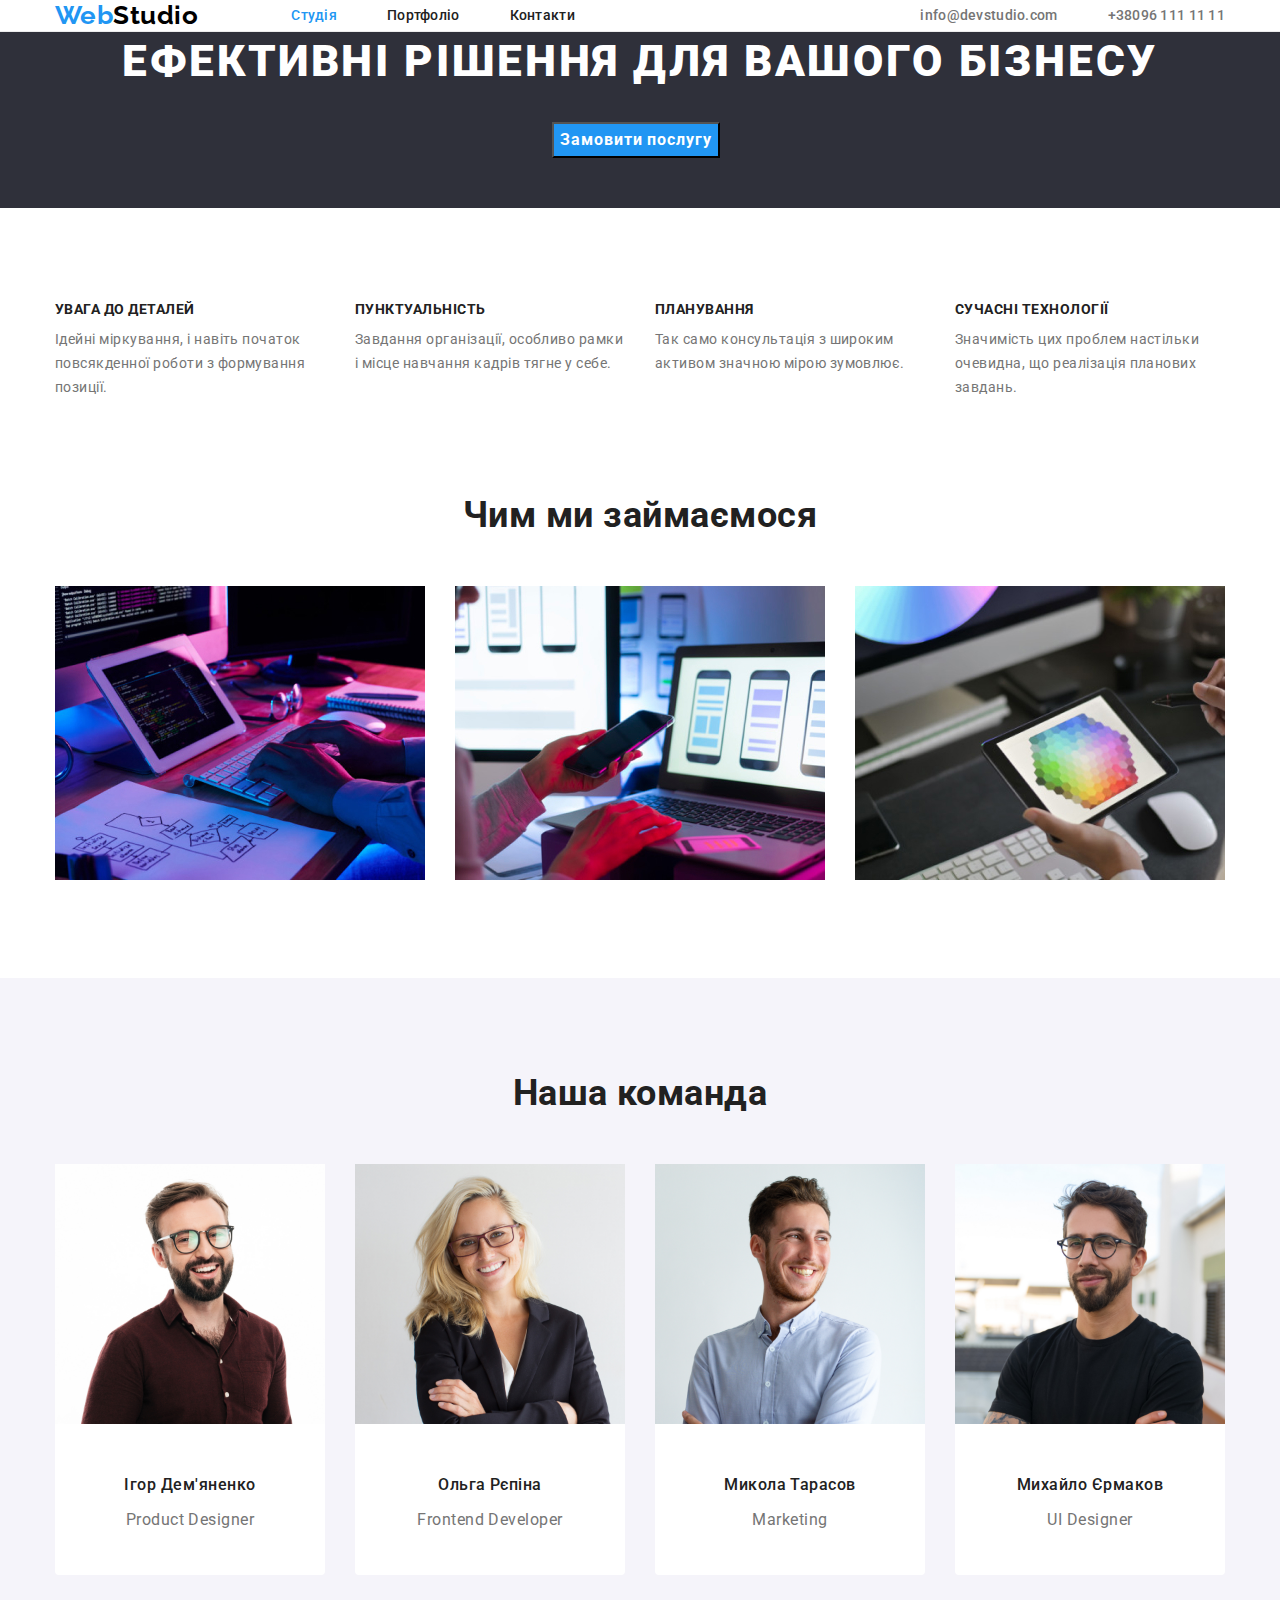
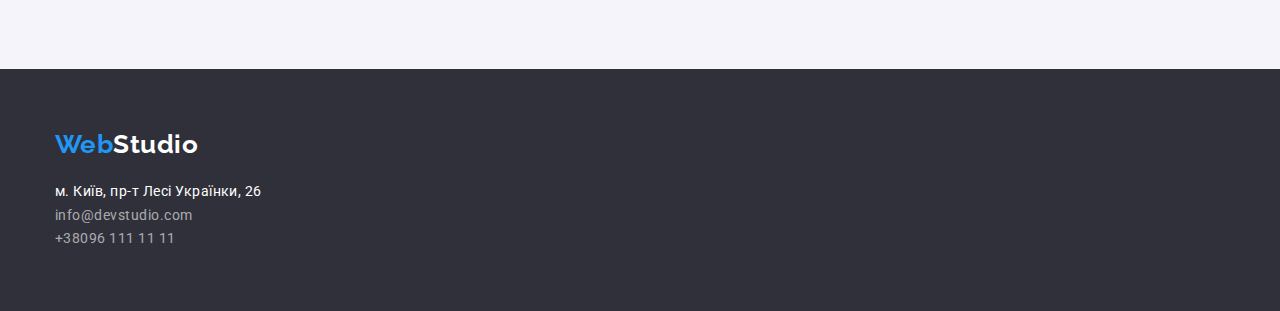
==== commit 6050bca3: "Add changes to "portfolio" & "index" files" ====
--- a/index.html
+++ b/index.html
@@ -49,7 +49,7 @@
         <!--Особливості-->
         <section class="section">
             <div class="container">
-                <!-- <h2 class="section-title">Переваги</h2> -->
+                <h2 class="section-title feature-title">Переваги</h2>
                 
                 <ul class="feature-list">
                     <li class="item">
--- a/css/styles.css
+++ b/css/styles.css
@@ -162,6 +162,10 @@
 
 /* Features */
 
+.section-title.feature-title {
+    display: none;
+}
+
 .feature-list {
     display: flex;
 }
@@ -291,9 +295,22 @@
 
 /* Portfolio Page */
 
+.section-title.portfolio-title {
+    display: none;
+}
+
 /* Filter buttons */
 
+.filter-button {
+    display: flex;
+    flex-wrap: wrap;
+    justify-content: center;
+}
+
 .button {
+    margin-right: 8px;
+    margin-bottom: 50px;
+
     color: var(--primary-text-color);
     background-color: var(--primary-white-color);
     font-family: inherit;
@@ -334,6 +351,15 @@
 
 /* Work Examples */
 
+.work-examples {
+    display: flex;
+    flex-wrap: wrap;
+}
+
+.work-examples .card:nth-child(3n) {
+    margin-right: 0px;
+}
+
 .work-examples .text {
     margin-top: 0;
     margin-bottom: 20px;
@@ -353,5 +379,7 @@
 }
 
 .card {
-    border-bottom: 1px solid #EEEEEE;
+    width: 370px;
+    margin-right: 30px;
+    margin-bottom: 30px;
 }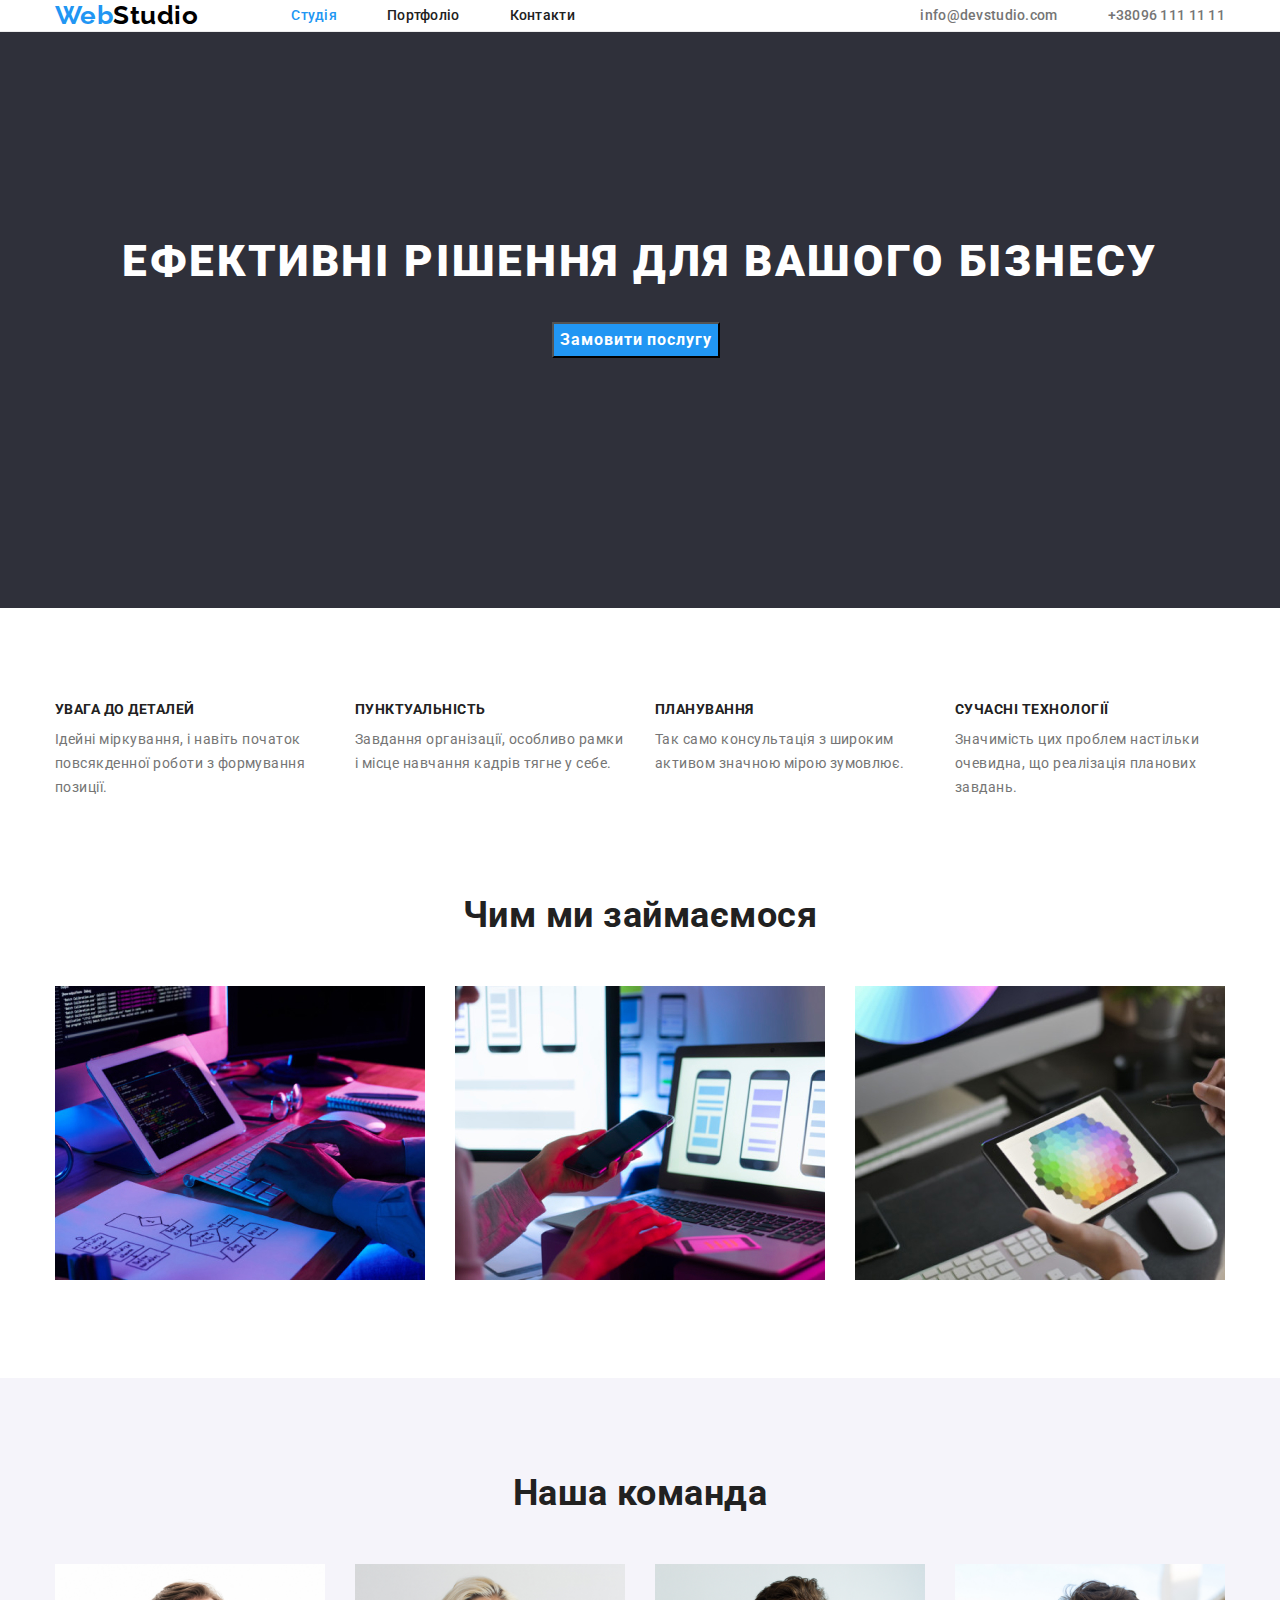
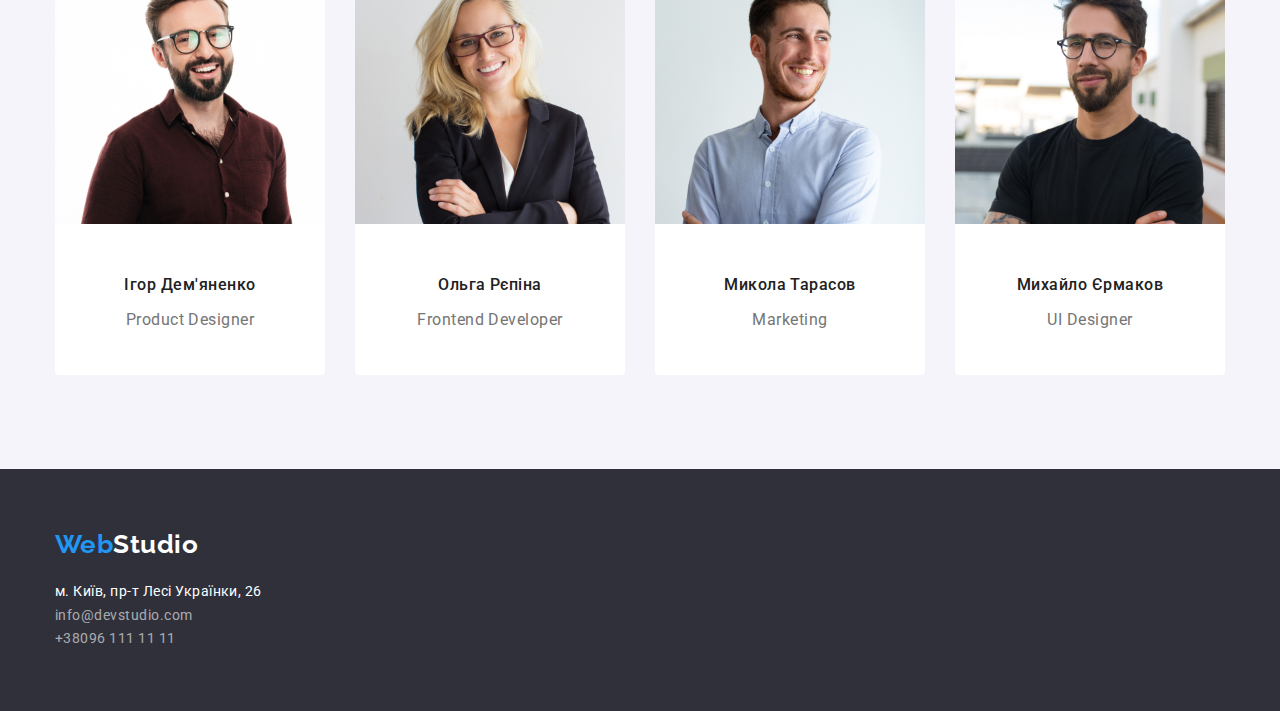
==== commit 19be6c4c: "Add changes to section Hero, etc" ====
--- a/index.html
+++ b/index.html
@@ -1,152 +1,179 @@
 <!DOCTYPE html>
 <html lang="en">
-<head>
-    <meta charset="UTF-8">
-    <meta http-equiv="X-UA-Compatible" content="IE=edge">
-    <meta name="viewport" content="width=device-width, initial-scale=1.0">
+  <head>
+    <meta charset="UTF-8" />
+    <meta http-equiv="X-UA-Compatible" content="IE=edge" />
+    <meta name="viewport" content="width=device-width, initial-scale=1.0" />
     <title>Document</title>
-    <link rel="preconnect" href="https://fonts.googleapis.com">
-    <link rel="preconnect" href="https://fonts.gstatic.com" crossorigin>
-    <link href="https://fonts.googleapis.com/css2?family=Raleway:wght@700&family=Roboto:wght@400;500;700;900&display=swap"
-    rel="stylesheet">
-    <link rel="stylesheet" href="https://cdnjs.cloudflare.com/ajax/libs/modern-normalize/1.1.0/modern-normalize.min.css">    
-    <link rel="stylesheet" href="./css/styles.css">
-</head>
-<body>
+    <link rel="preconnect" href="https://fonts.googleapis.com" />
+    <link rel="preconnect" href="https://fonts.gstatic.com" crossorigin />
+    <link
+      href="https://fonts.googleapis.com/css2?family=Raleway:wght@700&family=Roboto:wght@400;500;700;900&display=swap"
+      rel="stylesheet"
+    />
+    <link
+      rel="stylesheet"
+      href="https://cdnjs.cloudflare.com/ajax/libs/modern-normalize/1.1.0/modern-normalize.min.css"
+    />
+    <link rel="stylesheet" href="./css/styles.css" />
+  </head>
+  <body>
     <!-- Header -->
     <header class="page-header">
+      <div class="container main-nav">
+        <a href="./index.html" class="logo"><span class="logo-blue">Web</span>Studio</a>
 
-        <div class="container main-nav">
-            <a href="./index.html" class="logo"><span class="logo-blue">Web</span>Studio</a>
-            
-            <nav>
-                <ul class="site-nav list">
-                    <li class="item"><a href="./index.html" class="link current">Студія</a></li>
-                    <li class="item"><a href="./portfolio.html" class="link">Портфоліо</a></li>
-                    <li class="item"><a href="Контакти" class="link">Контакти</a></li>
-                </ul>
-            </nav>
-            
-            <ul class="auth-nav">
-                <li class="item"><a href="maito:info@devstudio.com" class="link">info@devstudio.com</a></li>
-                <li class="item"><a href="tel:+380961111111" class="link">+38096 111 11 11</a></li>
-            </ul>
-        </div>
-        
+        <nav>
+          <ul class="site-nav list">
+            <li class="item"><a href="./index.html" class="link current">Студія</a></li>
+            <li class="item"><a href="./portfolio.html" class="link">Портфоліо</a></li>
+            <li class="item"><a href="Контакти" class="link">Контакти</a></li>
+          </ul>
+        </nav>
+
+        <ul class="auth-nav">
+          <li class="item">
+            <a href="maito:info@devstudio.com" class="link">info@devstudio.com</a>
+          </li>
+          <li class="item"><a href="tel:+380961111111" class="link">+38096 111 11 11</a></li>
+        </ul>
+      </div>
     </header>
 
     <!-- Main section -->
     <main>
+      <!--Hero-->
+      <section class="hero">
+        <div class="container hero-container">
+          <h1 class="hero-title">Ефективні рішення для вашого бізнесу</h1>
+          <button type="button" class="button primary-hero">Замовити послугу</button>
+        </div>
+      </section>
 
-        <!--Hero-->
-        <section class="hero">
-            <div class="container">
-                <h1 class="hero-title">Ефективні рішення для вашого бізнесу</h1>
-                <button type="button" class="button primary-hero">Замовити послугу</button>
-            </div>
-        </section>
+      <!--Особливості-->
+      <section class="section">
+        <div class="container">
+          <h2 class="section-title feature-title">Переваги</h2>
 
-        <!--Особливості-->
-        <section class="section">
-            <div class="container">
-                <h2 class="section-title feature-title">Переваги</h2>
-                
-                <ul class="feature-list">
-                    <li class="item">
-                        <h3 class="title">УВАГА ДО ДЕТАЛЕЙ</h3>
-                        <p class="text">Ідейні міркування, і навіть початок повсякденної роботи з формування позиції.</p>
-                    </li>
-                
-                    <li class="item">
-                        <h3 class="title">ПУНКТУАЛЬНІСТЬ</h3>
-                        <p class="text">Завдання організації, особливо рамки і місце навчання кадрів тягне у себе.</p>
-                    </li>
-                
-                    <li class="item">
-                        <h3 class="title">ПЛАНУВАННЯ</h3>
-                        <p class="text">Так само консультація з широким активом значною мірою зумовлює.</p>
-                    </li>
-                
-                    <li class="item">
-                        <h3 class="title">СУЧАСНІ ТЕХНОЛОГІЇ</h3>
-                        <p class="text">Значимість цих проблем настільки очевидна, що реалізація планових завдань.</p>
-                    </li>
-                </ul>
-            </div>
-        </section>
+          <ul class="feature-list">
+            <li class="item">
+              <h3 class="title">УВАГА ДО ДЕТАЛЕЙ</h3>
+              <p class="text">
+                Ідейні міркування, і навіть початок повсякденної роботи з формування позиції.
+              </p>
+            </li>
 
-        <!--Чим ми займаємося-->
-        <section class="section work">
-            <div class="container">
-                <h2 class="section-title">Чим ми займаємося</h2>
-                <ul class="work-list">
-                    <li class="item"><img src="images/img1.jpg" alt="Людина набирає текст на компьютері" width="370"></li>
-                    <li class="item"><img src="images/img2.jpg" alt="Людина переглядає макети мобільного додатка на компьютері" width="370"></li>
-                    <li class="item"><img src="images/img3.jpg" alt="Людина переглядає палітри кольорів на планшеті" width="370"></li>
-                </ul>
-            </div>
-        </section>
+            <li class="item">
+              <h3 class="title">ПУНКТУАЛЬНІСТЬ</h3>
+              <p class="text">
+                Завдання організації, особливо рамки і місце навчання кадрів тягне у себе.
+              </p>
+            </li>
 
-        <!--Наша команда-->
-        <section class="section team">
-            <div class="container">
-                <h2 class="section-title">Наша команда</h2>
-                <ul class="team-list">
+            <li class="item">
+              <h3 class="title">ПЛАНУВАННЯ</h3>
+              <p class="text">Так само консультація з широким активом значною мірою зумовлює.</p>
+            </li>
 
-                    <li class="item">
-                        <img src="images/img4.jpg" alt="Фото Ігор Дем'яненко" width="270" height="260">
-                        <div class="name">
-                            <h3 class="title">Ігор Дем'яненко</h3>
-                            <p class="text">Product Designer</p>
-                        </div>
-                    </li>
-                
-                    <li class="item">
-                        <img src="images/img5.jpg" alt="Фото Ольга Рєпіна" width="270" height="260">
-                        <div class="name">
-                            <h3 class="title">Ольга Рєпіна</h3>
-                            <p class="text">Frontend Developer</p>
-                        </div>
-                    </li>
-                
-                    <li class="item">
-                        <img src="images/img6.jpg" alt="Фото Микола Тарасов" width="270" height="260">
-                        <div class="name">
-                            <h3 class="title">Микола Тарасов</h3>
-                            <p class="text">Marketing</p>
-                        </div>
-                    </li>
-                
-                    <li class="item">
-                        <img src="images/img7.jpg" alt="Фото Михайло Єрмаков" width="270" height="260">
-                        <div class="name">
-                            <h3 class="title">Михайло Єрмаков</h3>
-                            <p class="text">UI Designer</p>
-                        </div>
-                    </li>
+            <li class="item">
+              <h3 class="title">СУЧАСНІ ТЕХНОЛОГІЇ</h3>
+              <p class="text">
+                Значимість цих проблем настільки очевидна, що реалізація планових завдань.
+              </p>
+            </li>
+          </ul>
+        </div>
+      </section>
 
-                </ul>
-            </div>
-        </section>
+      <!--Чим ми займаємося-->
+      <section class="section work">
+        <div class="container">
+          <h2 class="section-title">Чим ми займаємося</h2>
+          <ul class="work-list">
+            <li class="item">
+              <img src="images/img1.jpg" alt="Людина набирає текст на компьютері" width="370" />
+            </li>
+            <li class="item">
+              <img
+                src="images/img2.jpg"
+                alt="Людина переглядає макети мобільного додатка на компьютері"
+                width="370"
+              />
+            </li>
+            <li class="item">
+              <img
+                src="images/img3.jpg"
+                alt="Людина переглядає палітри кольорів на планшеті"
+                width="370"
+              />
+            </li>
+          </ul>
+        </div>
+      </section>
 
+      <!--Наша команда-->
+      <section class="section team">
+        <div class="container">
+          <h2 class="section-title">Наша команда</h2>
+          <ul class="team-list">
+            <li class="item">
+              <img src="images/img4.jpg" alt="Фото Ігор Дем'яненко" width="270" height="260" />
+              <div class="name">
+                <h3 class="title">Ігор Дем'яненко</h3>
+                <p class="text">Product Designer</p>
+              </div>
+            </li>
+
+            <li class="item">
+              <img src="images/img5.jpg" alt="Фото Ольга Рєпіна" width="270" height="260" />
+              <div class="name">
+                <h3 class="title">Ольга Рєпіна</h3>
+                <p class="text">Frontend Developer</p>
+              </div>
+            </li>
+
+            <li class="item">
+              <img src="images/img6.jpg" alt="Фото Микола Тарасов" width="270" height="260" />
+              <div class="name">
+                <h3 class="title">Микола Тарасов</h3>
+                <p class="text">Marketing</p>
+              </div>
+            </li>
+
+            <li class="item">
+              <img src="images/img7.jpg" alt="Фото Михайло Єрмаков" width="270" height="260" />
+              <div class="name">
+                <h3 class="title">Михайло Єрмаков</h3>
+                <p class="text">UI Designer</p>
+              </div>
+            </li>
+          </ul>
+        </div>
+      </section>
     </main>
 
     <!-- Footer -->
     <footer class="page-footer">
-        <div class="container">
-            <div class="contact">
-                <a href="./index.html" class="logo-white"><span class="logo-blue">Web</span>Studio</a>
-                <address>
-                    <ul class="footer-link">
-                        <li><a href="https://www.google.com/search?tbs=lf:1,lf_ui:1&tbm=lcl&sxsrf=ALiCzsYic9nBEuaywwjqmKYpoHVzt39aoQ:1659000467713&q=%D0%BC.+%D0%9A%D0%B8%D1%97%D0%B2,+%D0%BF%D1%80-%D1%82+%D0%9B%D0%B5%D1%81%D1%96+%D0%A3%D0%BA%D1%80%D0%B0%D1%97%D0%BD%D0%BA%D0%B8,+26&rflfq=1&num=10&ved=2ahUKEwivqL2sopv5AhWI_CoKHQGGCf0QtgN6BAgEEAQ"
-                            class="address" target="_blank" rel="noreferrer noopener">м. Київ, пр-т Лесі Українки, 26</a></li>
-                        <li><a href="maito:info@devstudio.com" class="link">info@devstudio.com</a></li>
-                        <li><a href="tel:+380961111111" class="link">+38096 111 11 11</a></li>
-                    </ul>
-                </address>
-            </div>
+      <div class="container">
+        <div class="contact">
+          <a href="./index.html" class="logo-white"><span class="logo-blue">Web</span>Studio</a>
+          <address>
+            <ul class="footer-link">
+              <li>
+                <a
+                  href="https://www.google.com/search?tbs=lf:1,lf_ui:1&tbm=lcl&sxsrf=ALiCzsYic9nBEuaywwjqmKYpoHVzt39aoQ:1659000467713&q=%D0%BC.+%D0%9A%D0%B8%D1%97%D0%B2,+%D0%BF%D1%80-%D1%82+%D0%9B%D0%B5%D1%81%D1%96+%D0%A3%D0%BA%D1%80%D0%B0%D1%97%D0%BD%D0%BA%D0%B8,+26&rflfq=1&num=10&ved=2ahUKEwivqL2sopv5AhWI_CoKHQGGCf0QtgN6BAgEEAQ"
+                  class="address"
+                  target="_blank"
+                  rel="noreferrer noopener"
+                  >м. Київ, пр-т Лесі Українки, 26</a
+                >
+              </li>
+              <li><a href="maito:info@devstudio.com" class="link">info@devstudio.com</a></li>
+              <li><a href="tel:+380961111111" class="link">+38096 111 11 11</a></li>
+            </ul>
+          </address>
         </div>
+      </div>
     </footer>
-
-</body>
-</html>+  </body>
+</html>
--- a/css/styles.css
+++ b/css/styles.css
@@ -4,382 +4,382 @@
 /* білий колір #FFFFFF */
 /* білий колір футер rgba(255, 255, 255, 0.6) */
 
-
 :root {
-    --primary-text-color: #212121;
-    --title-text-color: #757575;
-    --accent-color: #2196F3;
-    --primary-white-color: #ffffff
+  --primary-text-color: #212121;
+  --title-text-color: #757575;
+  --accent-color: #2196f3;
+  --primary-white-color: #ffffff;
 }
 
 body {
-    background-color: #FFFFFF;
-    color: var(--primary-text-color);
-    font-family: Roboto, sans-serif;
-    letter-spacing: 0.03em;
+  background-color: #ffffff;
+  color: var(--primary-text-color);
+  font-family: Roboto, sans-serif;
+  letter-spacing: 0.03em;
 }
 
 ul {
-    padding: 0;
-    margin: 0;
-    list-style: none;
+  padding: 0;
+  margin: 0;
+  list-style: none;
 }
 
 .container {
-    width: 1200px;
-    padding-left: 15px;
-    padding-right: 15px;
-    margin-left: auto;
-    margin-right: auto;
+  width: 1200px;
+  padding-left: 15px;
+  padding-right: 15px;
+  margin-left: auto;
+  margin-right: auto;
 }
 
 /* Page header */
 
 .page-header {
-    border-bottom: 1px solid #ECECEC;
+  border-bottom: 1px solid #ececec;
 }
 
 .main-nav {
-    display: flex;
-    align-items: center;
+  display: flex;
+  align-items: center;
 }
 
 .logo {
-    color: #000000;
-    font-family: Raleway, sans-serif;
-    font-weight: 700;
-    font-size: 26px;
-    line-height: 1.19;
-    text-decoration: none;
+  color: #000000;
+  font-family: Raleway, sans-serif;
+  font-weight: 700;
+  font-size: 26px;
+  line-height: 1.19;
+  text-decoration: none;
 }
 
 .logo-blue {
-    color: var(--accent-color);
-    font-family: Raleway, sans-serif;
-    font-weight: 700;
-    font-size: 26px;
-    line-height: 1.19;
-    text-decoration: none;
+  color: var(--accent-color);
+  font-family: Raleway, sans-serif;
+  font-weight: 700;
+  font-size: 26px;
+  line-height: 1.19;
+  text-decoration: none;
 }
 
 .logo-white {
-    color: var(--primary-white-color);
-    font-family: Raleway, sans-serif;
-    font-weight: 700;
-    font-size: 26px;
-    line-height: 1.19;
-    text-decoration: none;
+  color: var(--primary-white-color);
+  font-family: Raleway, sans-serif;
+  font-weight: 700;
+  font-size: 26px;
+  line-height: 1.19;
+  text-decoration: none;
 }
 
 .logo:focus {
-    color: var(--accent-color);
+  color: var(--accent-color);
 }
 
 .site-nav {
-    display: flex;
-    margin-left: 93px;
-}
-
-.site-nav .item:not( :last-child) {
-    margin-right: 50px;
+  display: flex;
+  margin-left: 93px;
+}
+
+.site-nav .item:not(:last-child) {
+  margin-right: 50px;
 }
 
 .site-nav .link {
-    color: var(--primary-text-color);  
-    font-weight: 500;
-    font-size: 14px;
-    line-height: 1.2;
-    letter-spacing: 0.02em;
-    text-decoration: none;
+  color: var(--primary-text-color);
+  font-weight: 500;
+  font-size: 14px;
+  line-height: 1.2;
+  letter-spacing: 0.02em;
+  text-decoration: none;
 }
 
 .site-nav .link.current {
-    color: var(--accent-color);
+  color: var(--accent-color);
 }
 
 .site-nav .link:hover,
 .site-nav .link:focus {
-    color: var(--accent-color);
+  color: var(--accent-color);
 }
 
 .auth-nav .link {
-    color: var(--title-text-color);
-    text-decoration: none;
-    font-weight: 500;
-    font-size: 14px;
-    line-height: 1.14;
-    letter-spacing: 0.02em;
+  color: var(--title-text-color);
+  text-decoration: none;
+  font-weight: 500;
+  font-size: 14px;
+  line-height: 1.14;
+  letter-spacing: 0.02em;
 }
 
 .auth-nav .link:hover,
 .auth-nav .link:focus {
-    color: var(--accent-color);
+  color: var(--accent-color);
 }
 
 .auth-nav {
-    display: flex;
-    margin-left: auto;
-}
-
-.auth-nav .item:not( :last-child) {
-    margin-right: 50px;
+  display: flex;
+  margin-left: auto;
+}
+
+.auth-nav .item:not(:last-child) {
+  margin-right: 50px;
 }
 
 /* Main sections */
 
 .section {
-    padding-top: 94px;
-    padding-bottom: 94px;
+  padding-top: 94px;
+  padding-bottom: 94px;
 }
 
 .section-title {
-    margin-top: 0;
-    margin-bottom: 50px;
-    color: var(--primary-text-color);
-    font-weight: 700;
-    font-size: 36px;
-    line-height: 1.17;
-    text-align: center;
-   }
+  margin-top: 0;
+  margin-bottom: 50px;
+  color: var(--primary-text-color);
+  font-weight: 700;
+  font-size: 36px;
+  line-height: 1.17;
+  text-align: center;
+}
 
 /* Hero */
 
 .hero {
-    background-color: #2F303A;
-    text-align: center;
-}
-
-.hero-title {
-    margin-top: 0;
-    margin-bottom: 30px;
-    color: var(--primary-white-color);
-    font-weight: 900;
-    font-size: 44px;
-    line-height: 1.36;
-    letter-spacing: 0.06em;
-    text-transform: uppercase;
+  background-color: #2f303a;
+  text-align: center;
+}
+
+.container.hero-container {
+  padding-top: 200px;
+  padding-bottom: 200px;
+}
+
+.hero .hero-title {
+  margin-top: 0;
+  margin-bottom: 30px;
+  color: var(--primary-white-color);
+  font-weight: 900;
+  font-size: 44px;
+  line-height: 1.36;
+  letter-spacing: 0.06em;
+  text-transform: uppercase;
 }
 
 /* Features */
 
 .section-title.feature-title {
-    display: none;
+  display: none;
 }
 
 .feature-list {
-    display: flex;
+  display: flex;
 }
 
 .feature-list .item {
-    width: 270px;
-}
-
-.feature-list .item:not( :last-child) {
-    margin-right: 30px;
+  width: 270px;
+}
+
+.feature-list .item:not(:last-child) {
+  margin-right: 30px;
 }
 
 .feature-list .title {
-    margin-top: 0;
-    margin-bottom: 10px;
-    color: var(--primary-text-color);
-    font-weight: 700;
-    font-size: 14px;
-    line-height: 1.14;
-
+  margin-top: 0;
+  margin-bottom: 10px;
+  color: var(--primary-text-color);
+  font-weight: 700;
+  font-size: 14px;
+  line-height: 1.14;
 }
 
 .feature-list .text {
-    margin-top: 0;
-    margin-bottom: 0;
-    color: var(--title-text-color);
-    font-size: 14px;
-    line-height: 1.71;
+  margin-top: 0;
+  margin-bottom: 0;
+  color: var(--title-text-color);
+  font-size: 14px;
+  line-height: 1.71;
 }
 
 /* Job description */
 
 .section.work {
-    padding-top: 0;
+  padding-top: 0;
 }
 
 .work-list {
-    display: flex;
-}
-
-.work-list .item:not( :last-child) {
-    margin-right: 30px;
-}
-
+  display: flex;
+}
+
+.work-list .item:not(:last-child) {
+  margin-right: 30px;
+}
 
 /* Our Team */
 
 .item {
-    background-color: var(--primary-white-color);
-    border-radius: 0px 0px 4px 4px;
+  background-color: var(--primary-white-color);
+  border-radius: 0px 0px 4px 4px;
 }
 
 .name {
-    padding-top: 30px;
-    padding-bottom: 30px;
-
-    text-align: center;
+  padding-top: 30px;
+  padding-bottom: 30px;
+
+  text-align: center;
 }
 
 .section.team {
-    background-color: #F5F4FA;
+  background-color: #f5f4fa;
 }
 
 .team-list {
-    display: flex;
-    flex-wrap: wrap;
+  display: flex;
+  flex-wrap: wrap;
 }
 
 .item:not(:last-child) {
-    margin-right: 30px;
+  margin-right: 30px;
 }
 
 .team-list .title {
-    color: var(--primary-text-color);
-    font-weight: 500;
-    font-size: 16px;
-    line-height: 1.19;
+  color: var(--primary-text-color);
+  font-weight: 500;
+  font-size: 16px;
+  line-height: 1.19;
 }
 
 .team-list .text {
-    color: var(--title-text-color);
-    font-size: 16px;
-    line-height: 1.19;
+  color: var(--title-text-color);
+  font-size: 16px;
+  line-height: 1.19;
 }
 
 /* Footer */
 
 .page-footer {
-    background-color: #2F303A;
+  background-color: #2f303a;
 }
 
 .contact {
-    padding-top: 60px;
-    padding-bottom: 60px;
+  padding-top: 60px;
+  padding-bottom: 60px;
 }
 
 .address {
-    color: var(--primary-white-color);
-    font-size: 14px;
-    line-height: 1.71;
-    text-decoration: none;
-    font-style: normal;
+  color: var(--primary-white-color);
+  font-size: 14px;
+  line-height: 1.71;
+  text-decoration: none;
+  font-style: normal;
 }
 
 .address:hover,
 .address:focus {
-    color: var(--accent-color);
+  color: var(--accent-color);
 }
 
 .footer-link .link {
-    color: rgba(255, 255, 255, 0.6);
-    font-size: 14px;
-    line-height: 1.71;
-    text-decoration: none;
-    font-style: normal;
+  color: rgba(255, 255, 255, 0.6);
+  font-size: 14px;
+  line-height: 1.71;
+  text-decoration: none;
+  font-style: normal;
 }
 
 .footer-link .link:hover,
 .footer-link .link:focus {
-    color: var(--accent-color);
+  color: var(--accent-color);
 }
 
 .footer-link {
-    padding-top: 20px;
-}
-
+  padding-top: 20px;
+}
 
 /* Portfolio Page */
 
 .section-title.portfolio-title {
-    display: none;
+  display: none;
 }
 
 /* Filter buttons */
 
 .filter-button {
-    display: flex;
-    flex-wrap: wrap;
-    justify-content: center;
+  display: flex;
+  flex-wrap: wrap;
+  justify-content: center;
 }
 
 .button {
-    margin-right: 8px;
-    margin-bottom: 50px;
-
-    color: var(--primary-text-color);
-    background-color: var(--primary-white-color);
-    font-family: inherit;
-    cursor: pointer;
+  margin-right: 8px;
+  margin-bottom: 50px;
+
+  color: var(--primary-text-color);
+  background-color: var(--primary-white-color);
+  font-family: inherit;
+  cursor: pointer;
 }
 
 .button.primary-filter {
-    color: var(--primary-white-color);
-    background-color: var(--accent-color);
-    font-weight: 500;
-    font-size: 16px;
-    line-height: 1.62;
+  color: var(--primary-white-color);
+  background-color: var(--accent-color);
+  font-weight: 500;
+  font-size: 16px;
+  line-height: 1.62;
 }
 
 .button.primary-hero {
-    color: var(--primary-white-color);
-    background-color: var(--accent-color);
-    font-weight: 700;
-    font-size: 16px;
-    line-height: 1.88;
-    letter-spacing: 0.06em;
+  color: var(--primary-white-color);
+  background-color: var(--accent-color);
+  font-weight: 700;
+  font-size: 16px;
+  line-height: 1.88;
+  letter-spacing: 0.06em;
 }
 
 .button.secondary {
-    color: var(--primary-text-color);
-    background-color: var(--primary-white-color);
-    font-weight: 500;
-    font-size: 16px;
-    line-height: 1.62;
+  color: var(--primary-text-color);
+  background-color: var(--primary-white-color);
+  font-weight: 500;
+  font-size: 16px;
+  line-height: 1.62;
 }
 
 .button:hover,
 .button:focus {
-    color: var(--primary-white-color);
-    background-color: var(--accent-color);
-}
-
+  color: var(--primary-white-color);
+  background-color: var(--accent-color);
+}
 
 /* Work Examples */
 
 .work-examples {
-    display: flex;
-    flex-wrap: wrap;
+  display: flex;
+  flex-wrap: wrap;
 }
 
 .work-examples .card:nth-child(3n) {
-    margin-right: 0px;
+  margin-right: 0px;
 }
 
 .work-examples .text {
-    margin-top: 0;
-    margin-bottom: 20px;
-    color: var(--title-text-color);
-    font-size: 16px;
-    line-height: 1.87;
+  margin-top: 0;
+  margin-bottom: 20px;
+  color: var(--title-text-color);
+  font-size: 16px;
+  line-height: 1.87;
 }
 
 .work-examples .work-title {
-    margin-top: 20px;
-    margin-bottom: 4px;
-    color: var(--primary-text-color);
-    font-weight: 700;
-    font-size: 18px;
-    line-height: 2;
-    letter-spacing: 0.06em;
+  margin-top: 20px;
+  margin-bottom: 4px;
+  color: var(--primary-text-color);
+  font-weight: 700;
+  font-size: 18px;
+  line-height: 2;
+  letter-spacing: 0.06em;
 }
 
 .card {
-    width: 370px;
-    margin-right: 30px;
-    margin-bottom: 30px;
-}+  width: 370px;
+  margin-right: 30px;
+  margin-bottom: 30px;
+}
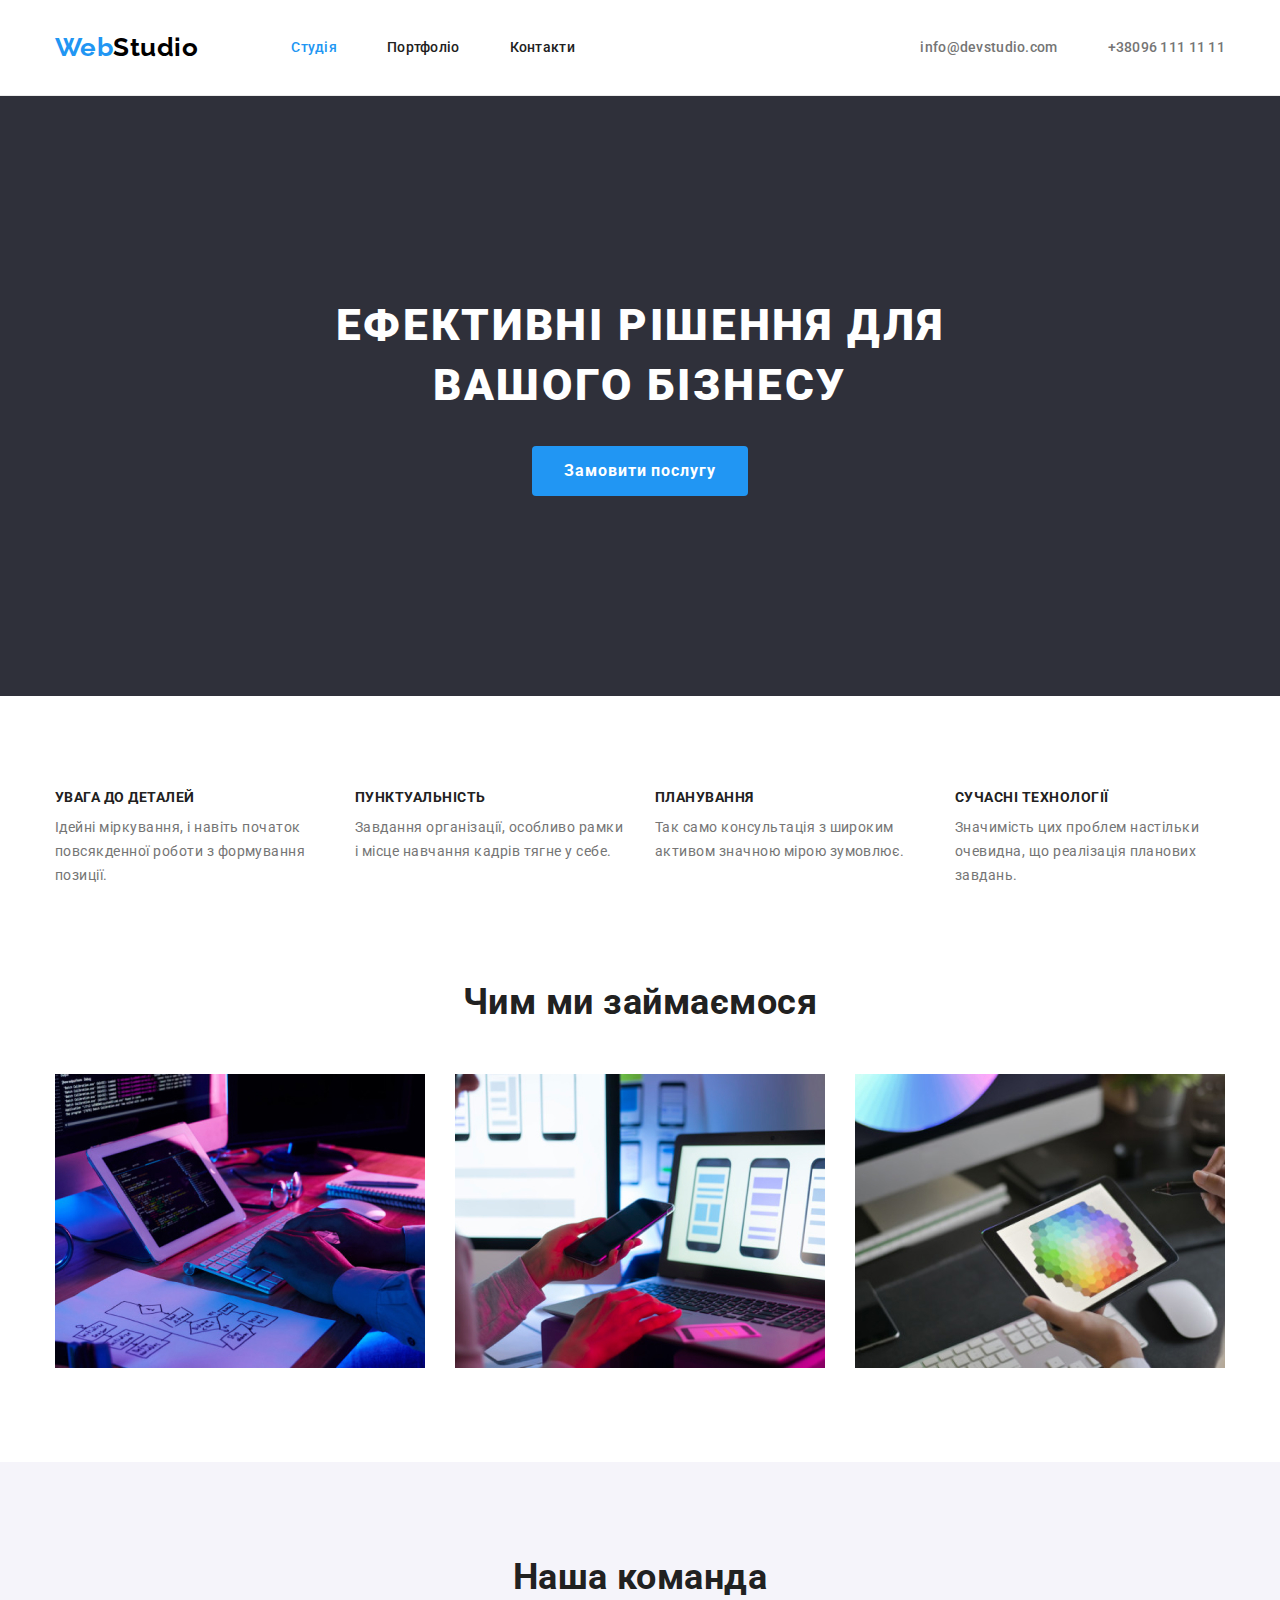
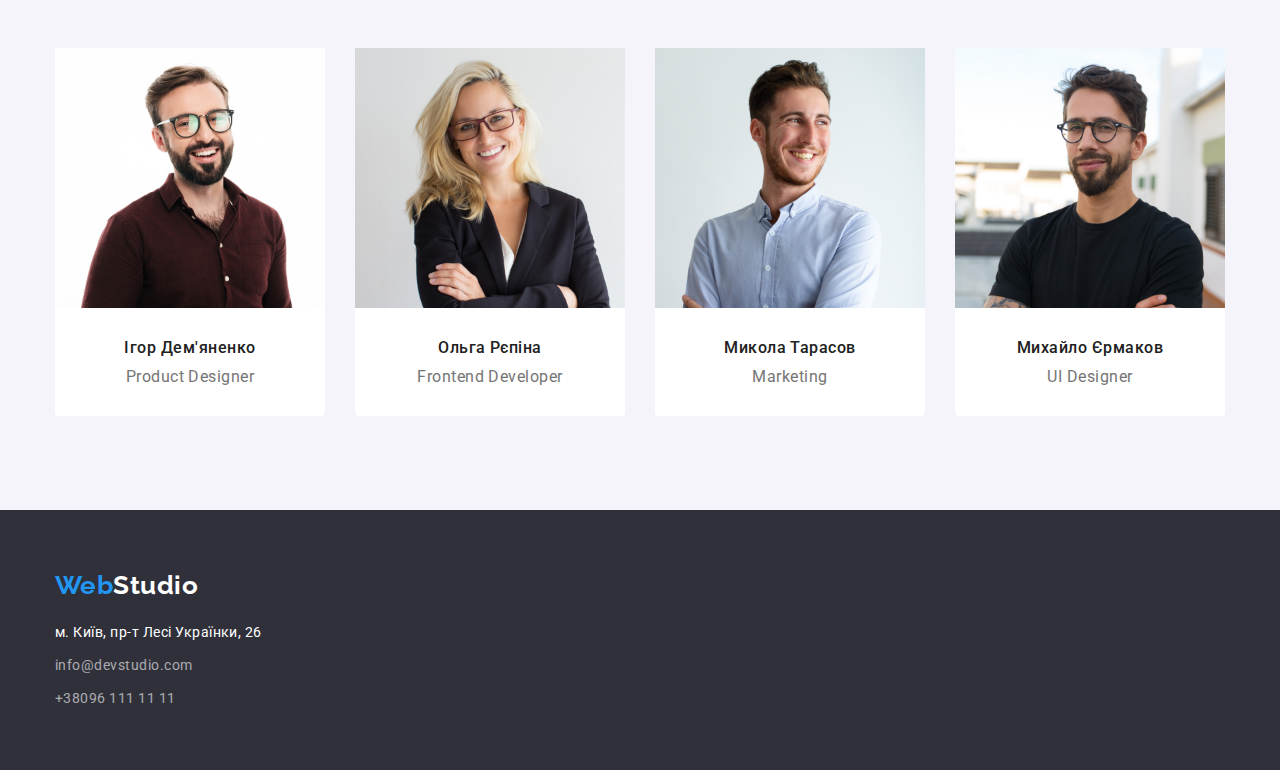
==== commit bcec984d: "Add Footer styles changes" ====
--- a/index.html
+++ b/index.html
@@ -154,24 +154,28 @@
 
     <!-- Footer -->
     <footer class="page-footer">
-      <div class="container">
+      <div class="container contact">
         <div class="contact">
           <a href="./index.html" class="logo-white"><span class="logo-blue">Web</span>Studio</a>
-          <address>
-            <ul class="footer-link">
-              <li>
-                <a
-                  href="https://www.google.com/search?tbs=lf:1,lf_ui:1&tbm=lcl&sxsrf=ALiCzsYic9nBEuaywwjqmKYpoHVzt39aoQ:1659000467713&q=%D0%BC.+%D0%9A%D0%B8%D1%97%D0%B2,+%D0%BF%D1%80-%D1%82+%D0%9B%D0%B5%D1%81%D1%96+%D0%A3%D0%BA%D1%80%D0%B0%D1%97%D0%BD%D0%BA%D0%B8,+26&rflfq=1&num=10&ved=2ahUKEwivqL2sopv5AhWI_CoKHQGGCf0QtgN6BAgEEAQ"
-                  class="address"
-                  target="_blank"
-                  rel="noreferrer noopener"
-                  >м. Київ, пр-т Лесі Українки, 26</a
-                >
-              </li>
-              <li><a href="maito:info@devstudio.com" class="link">info@devstudio.com</a></li>
-              <li><a href="tel:+380961111111" class="link">+38096 111 11 11</a></li>
-            </ul>
-          </address>
+          <div class="footer-contacts">
+            <address>
+              <ul class="footer-link">
+                <li class="address">
+                  <a
+                    href="https://www.google.com/search?tbs=lf:1,lf_ui:1&tbm=lcl&sxsrf=ALiCzsYic9nBEuaywwjqmKYpoHVzt39aoQ:1659000467713&q=%D0%BC.+%D0%9A%D0%B8%D1%97%D0%B2,+%D0%BF%D1%80-%D1%82+%D0%9B%D0%B5%D1%81%D1%96+%D0%A3%D0%BA%D1%80%D0%B0%D1%97%D0%BD%D0%BA%D0%B8,+26&rflfq=1&num=10&ved=2ahUKEwivqL2sopv5AhWI_CoKHQGGCf0QtgN6BAgEEAQ"
+                    class="address"
+                    target="_blank"
+                    rel="noreferrer noopener"
+                    >м. Київ, пр-т Лесі Українки, 26</a
+                  >
+                </li>
+                <li class="link">
+                  <a href="maito:info@devstudio.com" class="link">info@devstudio.com</a>
+                </li>
+                <li class="link"><a href="tel:+380961111111" class="link">+38096 111 11 11</a></li>
+              </ul>
+            </address>
+          </div>
         </div>
       </div>
     </footer>
--- a/css/styles.css
+++ b/css/styles.css
@@ -22,6 +22,10 @@
   padding: 0;
   margin: 0;
   list-style: none;
+}
+
+img {
+  display: block;
 }
 
 .container {
@@ -32,9 +36,13 @@
   margin-right: auto;
 }
 
+/* Main Page */
+
 /* Page header */
 
 .page-header {
+  padding-top: 32px;
+  padding-bottom: 32px;
   border-bottom: 1px solid #ececec;
 }
 
@@ -151,11 +159,14 @@
 .container.hero-container {
   padding-top: 200px;
   padding-bottom: 200px;
+  padding-left: 237px;
+  padding-right: 237px;
 }
 
 .hero .hero-title {
   margin-top: 0;
   margin-bottom: 30px;
+
   color: var(--primary-white-color);
   font-weight: 900;
   font-size: 44px;
@@ -215,6 +226,10 @@
 
 /* Our Team */
 
+.section.team {
+  background-color: #f5f4fa;
+}
+
 .item {
   background-color: var(--primary-white-color);
   border-radius: 0px 0px 4px 4px;
@@ -227,10 +242,6 @@
   text-align: center;
 }
 
-.section.team {
-  background-color: #f5f4fa;
-}
-
 .team-list {
   display: flex;
   flex-wrap: wrap;
@@ -241,6 +252,9 @@
 }
 
 .team-list .title {
+  margin-top: 0px;
+  margin-bottom: 10px;
+
   color: var(--primary-text-color);
   font-weight: 500;
   font-size: 16px;
@@ -248,6 +262,9 @@
 }
 
 .team-list .text {
+  margin-top: 0px;
+  margin-bottom: 0px;
+
   color: var(--title-text-color);
   font-size: 16px;
   line-height: 1.19;
@@ -256,15 +273,20 @@
 /* Footer */
 
 .page-footer {
-  background-color: #2f303a;
-}
-
-.contact {
   padding-top: 60px;
   padding-bottom: 60px;
+
+  background-color: #2f303a;
+}
+
+.container.contact {
+  /* padding-top: 60px;
+  padding-bottom: 60px; */
 }
 
 .address {
+  margin-top: 20px;
+
   color: var(--primary-white-color);
   font-size: 14px;
   line-height: 1.71;
@@ -278,6 +300,8 @@
 }
 
 .footer-link .link {
+  margin-top: 9px;
+
   color: rgba(255, 255, 255, 0.6);
   font-size: 14px;
   line-height: 1.71;
@@ -290,35 +314,49 @@
   color: var(--accent-color);
 }
 
-.footer-link {
-  padding-top: 20px;
-}
-
 /* Portfolio Page */
 
 .section-title.portfolio-title {
   display: none;
 }
 
-/* Filter buttons */
+/* Filter/Hero buttons */
 
 .filter-button {
   display: flex;
   flex-wrap: wrap;
   justify-content: center;
+  margin-bottom: 50px;
 }
 
 .button {
-  margin-right: 8px;
-  margin-bottom: 50px;
-
-  color: var(--primary-text-color);
-  background-color: var(--primary-white-color);
+  color: var(--primary-text-color);
+  background-color: #f5f4fa;
   font-family: inherit;
   cursor: pointer;
 }
 
+.button.primary-hero {
+  padding-top: 10px;
+  padding-bottom: 10px;
+  padding-right: 32px;
+  padding-left: 32px;
+  border: 0px;
+  border-radius: 4px;
+
+  color: var(--primary-white-color);
+  background-color: var(--accent-color);
+  font-weight: 700;
+  font-size: 16px;
+  line-height: 1.88;
+  letter-spacing: 0.06em;
+}
+
 .button.primary-filter {
+  padding: 6px 22px 6px 22px;
+  border: 0px;
+  border-radius: 4px;
+
   color: var(--primary-white-color);
   background-color: var(--accent-color);
   font-weight: 500;
@@ -326,18 +364,14 @@
   line-height: 1.62;
 }
 
-.button.primary-hero {
-  color: var(--primary-white-color);
-  background-color: var(--accent-color);
-  font-weight: 700;
-  font-size: 16px;
-  line-height: 1.88;
-  letter-spacing: 0.06em;
-}
-
-.button.secondary {
-  color: var(--primary-text-color);
-  background-color: var(--primary-white-color);
+.button.secondary-filter {
+  margin-left: 8px;
+  padding: 6px 25px 6px 25px;
+  border: 0px;
+  border-radius: 4px;
+
+  color: var(--primary-text-color);
+  background-color: #f5f4fa;
   font-weight: 500;
   font-size: 16px;
   line-height: 1.62;
